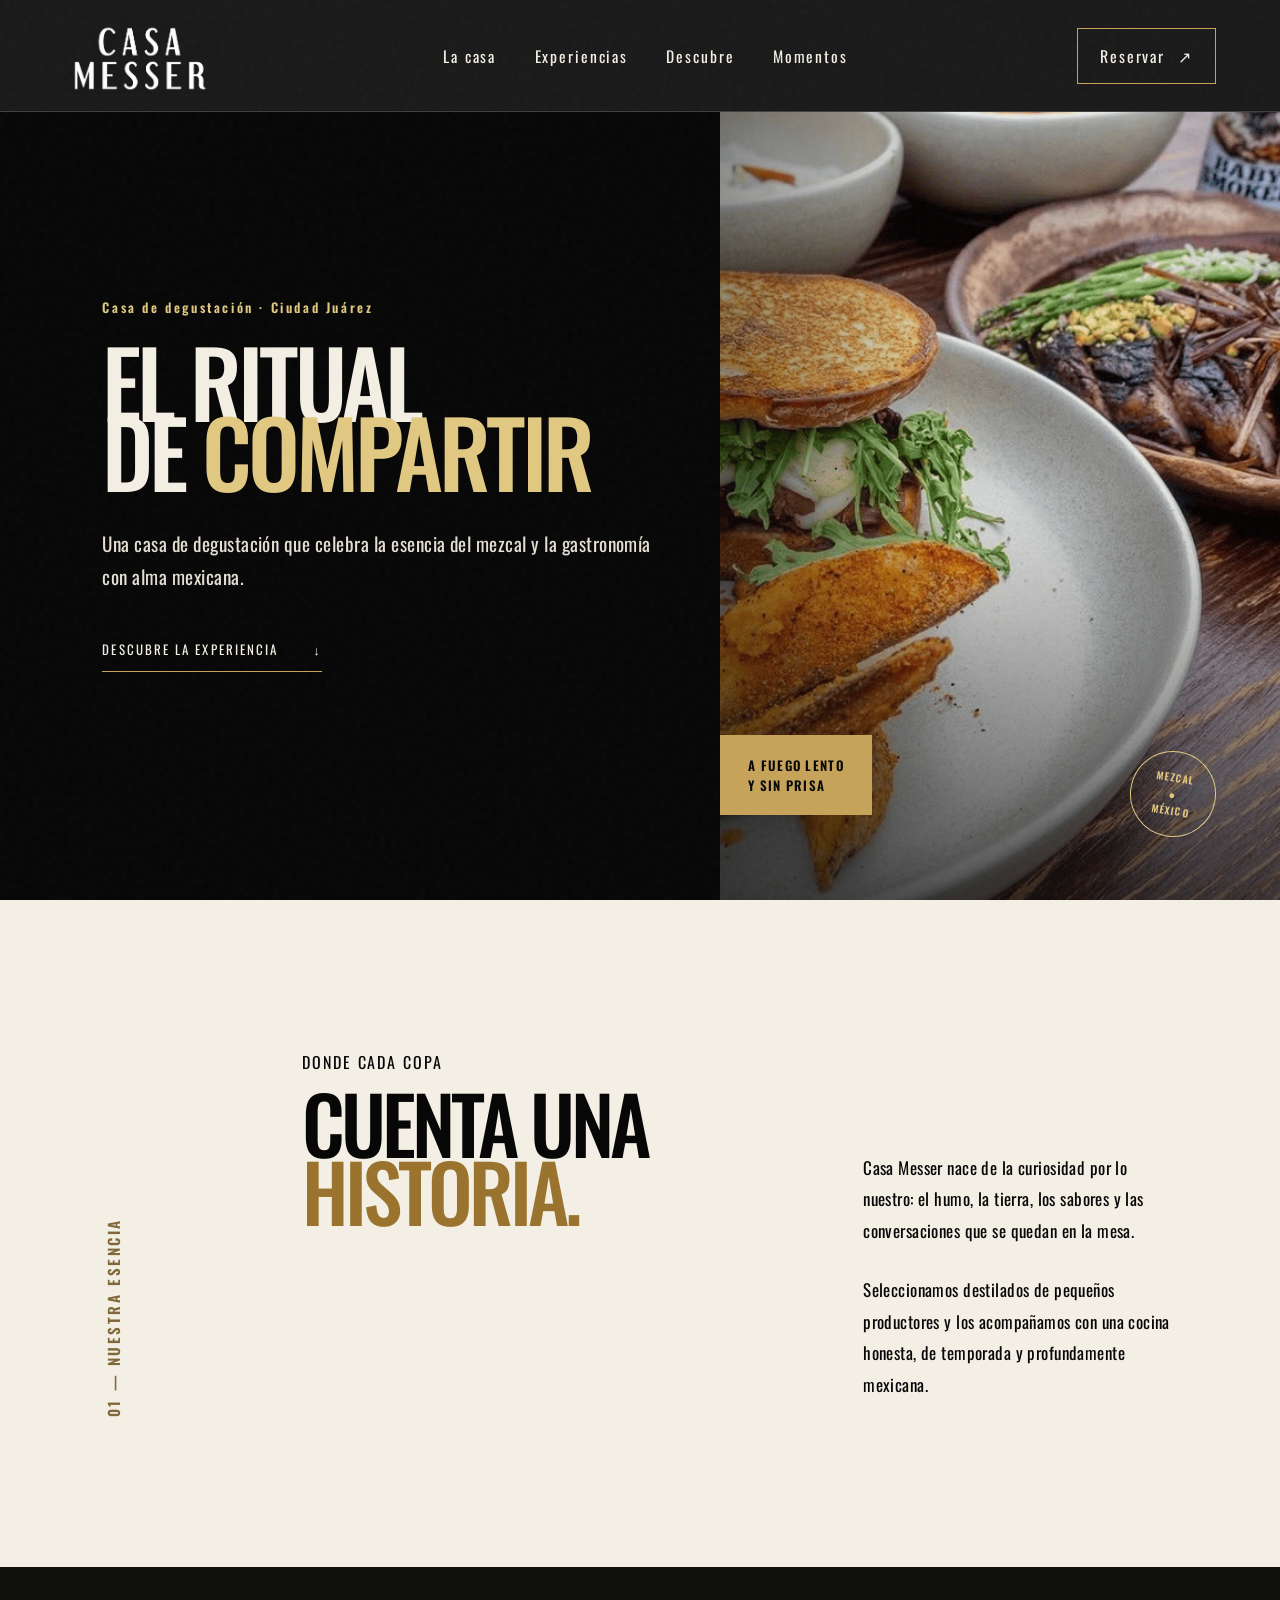
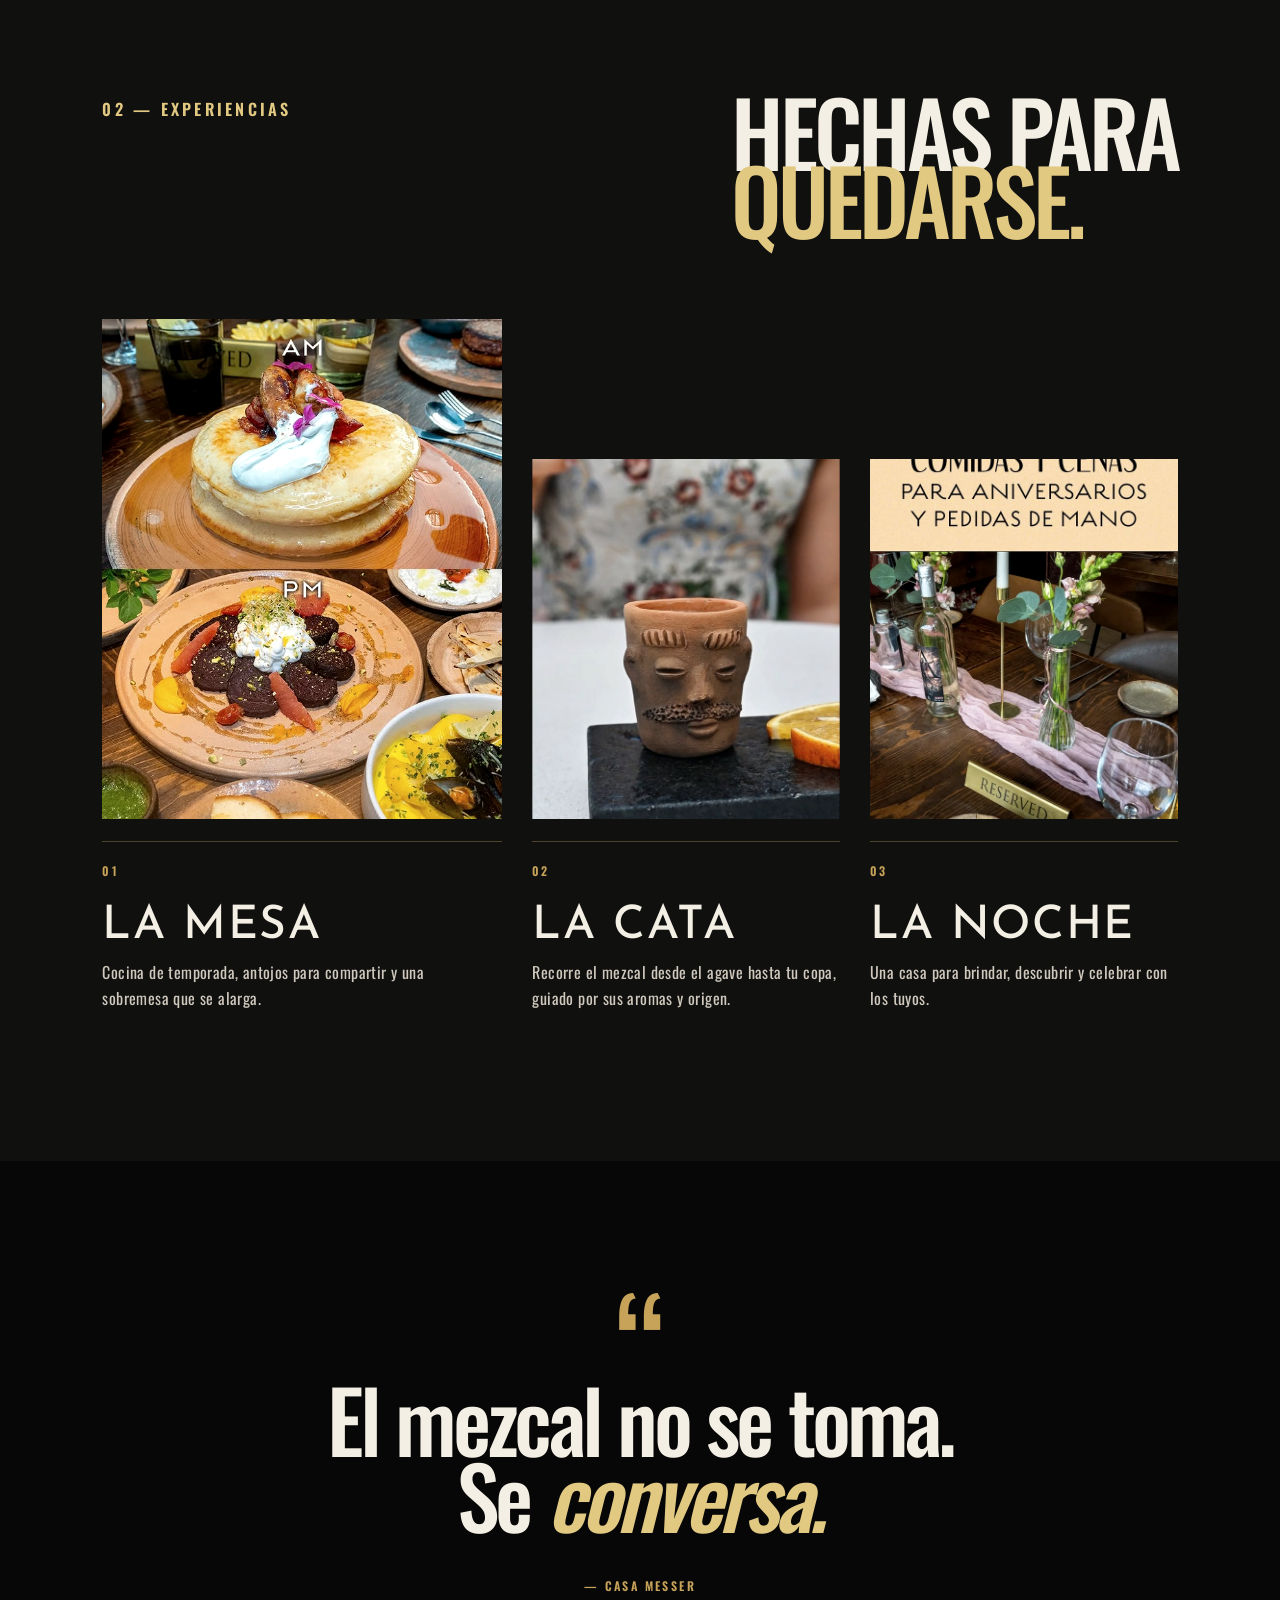
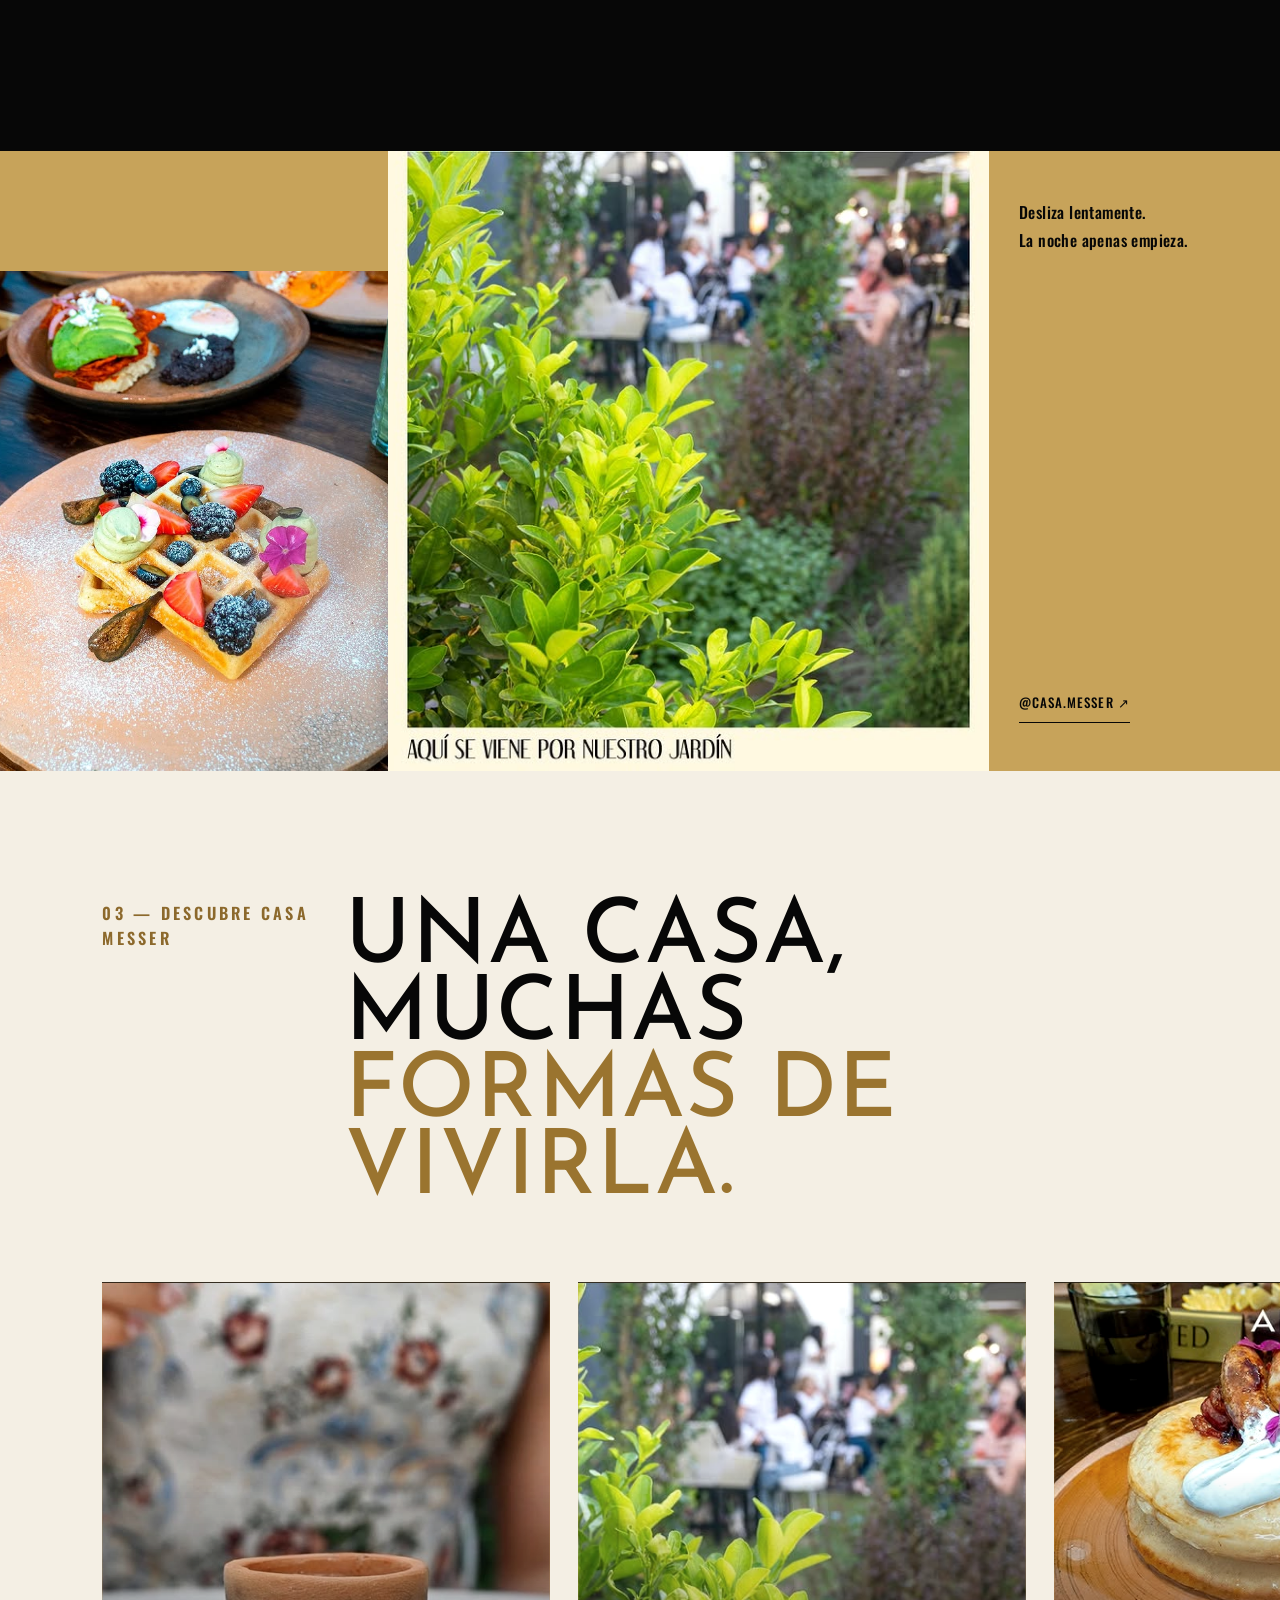
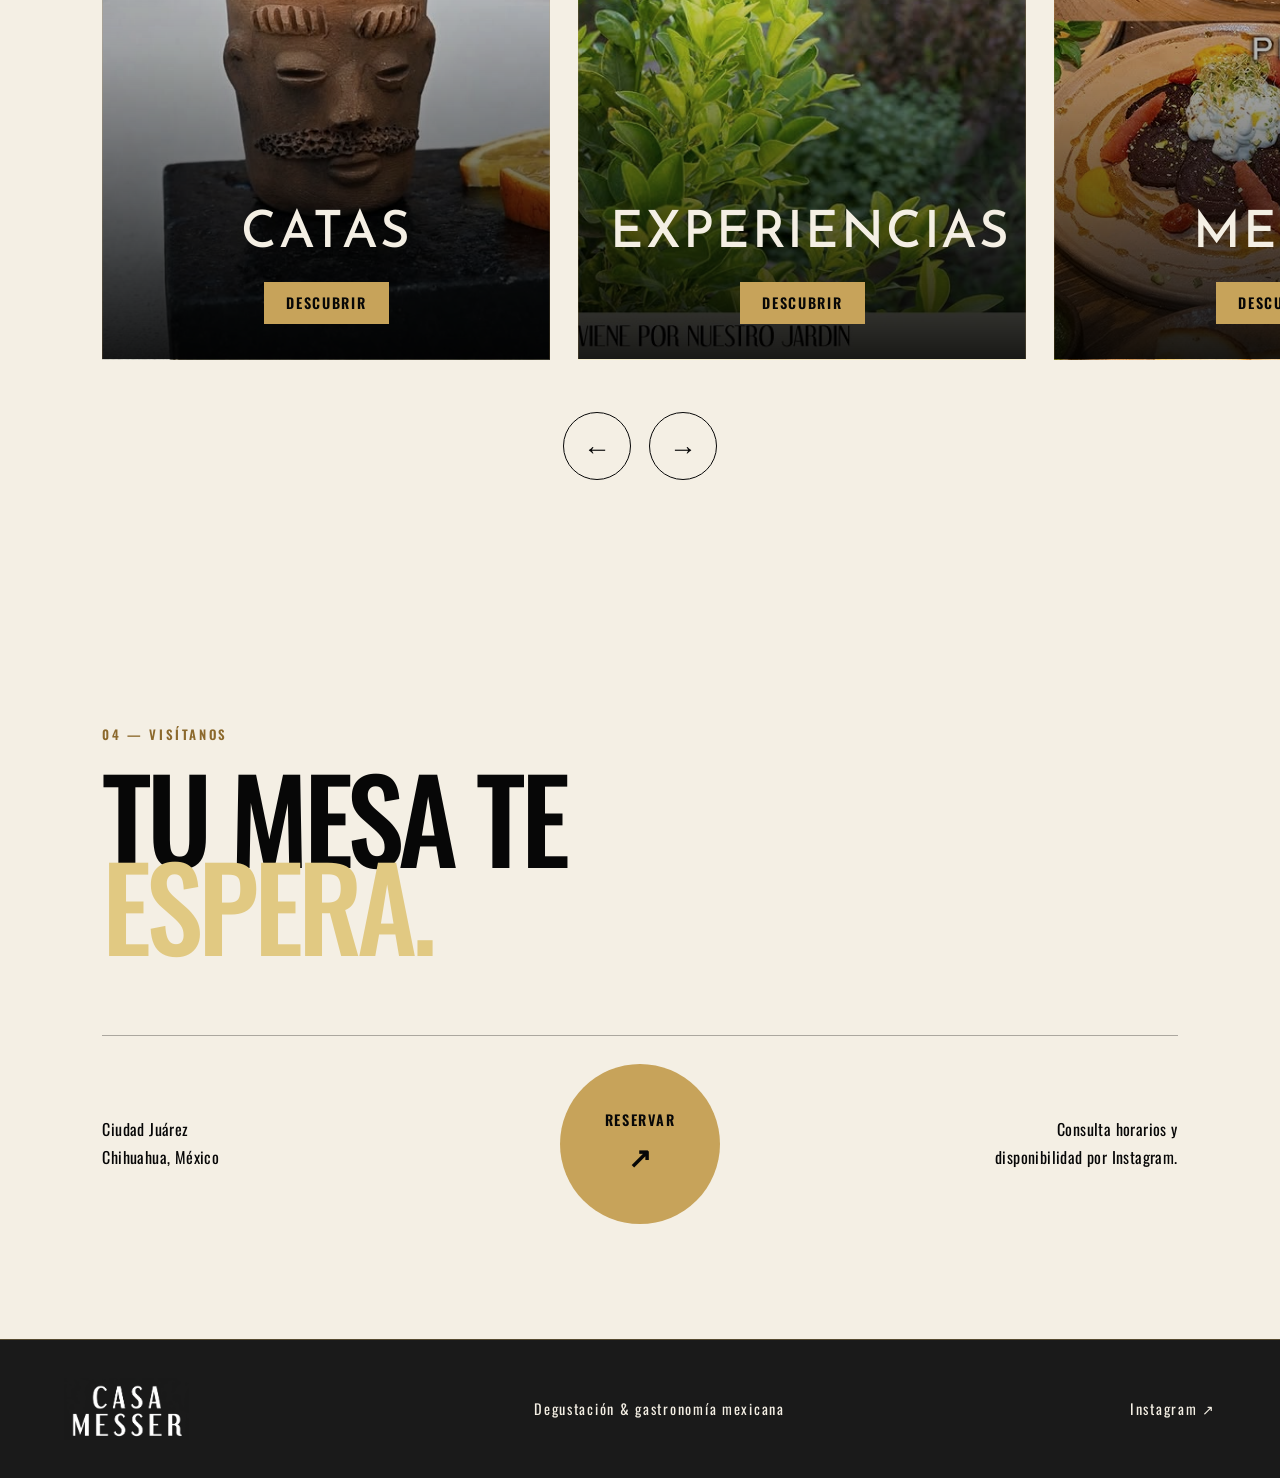
==== index.html @ 0621166e "Replace hero image with new image source" ====
<!doctype html>
<html lang="es">
  <head>
    <meta charset="UTF-8" />
    <meta name="viewport" content="width=device-width, initial-scale=1.0" />
    <meta name="description" content="Casa Messer — degustación de mezcal y gastronomía con alma mexicana en Ciudad Juárez." />
    <title>Casa Messer — Mezcal & cocina mexicana</title>
    <link rel="preconnect" href="https://fonts.googleapis.com" />
    <link rel="preconnect" href="https://fonts.gstatic.com" crossorigin />
    <link href="https://fonts.googleapis.com/css2?family=Josefin+Sans:wght@600&family=Oswald:wght@400;500;600&display=swap" rel="stylesheet" />
    <link rel="stylesheet" href="styles.css" />
    <link rel="stylesheet" href="explore.css" />
    <link rel="stylesheet" href="overrides.css" />
    <link rel="stylesheet" href="fonts.css" />
    <link rel="stylesheet" href="typography.css" />
  </head>
  <body>
    <div class="grain"></div>
    <header class="nav">
      <a class="brand" href="#inicio" aria-label="Casa Messer, inicio"><img src="assets/casa-messer-logo-negro.png" alt="Casa Messer — Degustación y mezcal" /></a>
      <nav aria-label="Navegación principal">
        <a href="#casa">La casa</a><a href="#experiencias">Experiencias</a><a href="#explora">Descubre</a><a href="#galeria">Momentos</a>
      </nav>
      <a class="nav-cta" href="https://www.instagram.com/casa.messer/" target="_blank" rel="noreferrer">Reservar <span>↗</span></a>
    </header>

    <main id="inicio">
      <section class="hero">
        <div class="hero-copy">
          <p class="eyebrow">Casa de degustación · Ciudad Juárez</p>
          <h1>El ritual<br />de <em>compartir</em></h1>
          <p class="intro">Una casa de degustación que celebra la esencia del mezcal y la gastronomía con alma mexicana.</p>
          <a class="text-link" href="#experiencias">Descubre la experiencia <span>↓</span></a>
        </div>
        <div class="hero-image image-frame">
          <img src="assets/mesa.png" alt="Fotografía de Casa Messer publicada en Instagram" />
          <p class="image-label">A fuego lento<br />y sin prisa</p>
        </div>
        <div class="hero-stamp">MEZCAL<br /><strong>•</strong><br />MÉXICO</div>
      </section>

      <section id="casa" class="manifesto">
        <p class="vertical-label">01 — NUESTRA ESENCIA</p>
        <div class="manifesto-title"><p>Donde cada copa</p><h2>cuenta una<br /><em>historia.</em></h2></div>
        <div class="manifesto-copy">
          <p>Casa Messer nace de la curiosidad por lo nuestro: el humo, la tierra, los sabores y las conversaciones que se quedan en la mesa.</p>
          <p>Seleccionamos destilados de pequeños productores y los acompañamos con una cocina honesta, de temporada y profundamente mexicana.</p>
        </div>
      </section>

      <section id="experiencias" class="experiences">
        <div class="section-head"><p class="eyebrow">02 — EXPERIENCIAS</p><h2>Hechas para<br /><em>quedarse.</em></h2></div>
        <div class="experience-grid">
          <article class="experience-card featured"><img src="assets/instagram-plato.jpg" alt="Platillo de Casa Messer publicado en Instagram" /><div><p>01</p><h3>La mesa</h3><span>Cocina de temporada, antojos para compartir y una sobremesa que se alarga.</span></div></article>
          <article class="experience-card"><img src="assets/instagram-mezcal.jpg" alt="Mezcal y experiencia de Casa Messer publicada en Instagram" /><div><p>02</p><h3>La cata</h3><span>Recorre el mezcal desde el agave hasta tu copa, guiado por sus aromas y origen.</span></div></article>
          <article class="experience-card"><img src="assets/instagram-celebracion.jpg" alt="Celebración en Casa Messer publicada en Instagram" /><div><p>03</p><h3>La noche</h3><span>Una casa para brindar, descubrir y celebrar con los tuyos.</span></div></article>
        </div>
      </section>

      <section class="quote"><div class="quote-mark">“</div><blockquote>El mezcal no se toma.<br />Se <em>conversa.</em></blockquote><p>— CASA MESSER</p></section>

      <section id="galeria" class="gallery"><div class="gallery-a"><img src="assets/instagram-brunch.jpg" alt="Brunch de Casa Messer publicado en Instagram" /></div><div class="gallery-b"><img src="assets/instagram-casa.jpg" alt="Ambiente de Casa Messer publicado en Instagram" /></div><div class="gallery-note"><p>Desliza lentamente.<br />La noche apenas empieza.</p><a href="https://www.instagram.com/casa.messer/" target="_blank" rel="noreferrer">@casa.messer ↗</a></div></section>

      <section class="explore" id="explora">
        <div class="explore-head"><p class="eyebrow">03 — DESCUBRE CASA MESSER</p><h2>Una casa, muchas<br /><em>formas de vivirla.</em></h2></div>
        <div class="explore-grid" id="explore-carousel" role="region" aria-label="Secciones de Casa Messer" tabindex="0">
          <a class="explore-card wide" href="catas.html"><img src="assets/instagram-mezcal.jpg" alt="Mezcal de Casa Messer" /><span>Catas <b>↗</b></span></a>
          <a class="explore-card" href="experiencias.html"><img src="assets/instagram-casa.jpg" alt="Experiencia Casa Messer" /><span>Experiencias <b>↗</b></span></a>
          <a class="explore-card" href="menu.html"><img src="assets/instagram-plato.jpg" alt="Comida de Casa Messer" /><span>Menú <b>↗</b></span></a>
          <a class="explore-card" href="eventos.html"><img src="assets/instagram-celebracion.jpg" alt="Evento en Casa Messer" /><span>Eventos <b>↗</b></span></a>
          <a class="explore-card" href="bodas.html"><img src="assets/instagram-celebracion.jpg" alt="Celebración especial en Casa Messer" /><span>Bodas <b>↗</b></span></a>
          <a class="explore-card" href="eventos-privados.html"><img src="assets/instagram-casa.jpg" alt="Evento privado Casa Messer" /><span>Eventos<br />privados <b>↗</b></span></a>
          <a class="explore-card wide" href="la-comida.html"><img src="assets/instagram-brunch.jpg" alt="Platillos de Casa Messer" /><span>La comida <b>↗</b></span></a>
        </div>
        <div class="carousel-controls" aria-label="Controles del carrusel">
          <button class="carousel-button carousel-prev" type="button" aria-label="Ver sección anterior">←</button>
          <button class="carousel-button carousel-next" type="button" aria-label="Ver sección siguiente">→</button>
        </div>
      </section>

      <section class="visit"><p class="eyebrow">04 — VISÍTANOS</p><h2>Tu mesa te<br /><em>espera.</em></h2><div class="visit-details"><p>Ciudad Juárez<br />Chihuahua, México</p><a class="round-cta" href="https://www.instagram.com/casa.messer/" target="_blank" rel="noreferrer">RESERVAR<br /><span>↗</span></a><p>Consulta horarios y<br />disponibilidad por Instagram.</p></div></section>
    </main>
    <footer><a class="brand" href="#inicio"><img src="assets/casa-messer-logo-negro.png" alt="Casa Messer — Degustación y mezcal" /></a><p>Degustación & gastronomía mexicana</p><a href="https://www.instagram.com/casa.messer/" target="_blank" rel="noreferrer">Instagram ↗</a></footer>
    <script src="script.js"></script>
  </body>
</html>
---- styles.css ----
:root{--black:#070707;--black-soft:#10100f;--ivory:#f4efe4;--gold:#c7a35a;--gold-light:#e1c982;--line:rgba(199,163,90,.35);--serif:'Cormorant Garamond',Georgia,serif;--sans:'Montserrat',Arial,sans-serif;--mono:'Montserrat',Arial,sans-serif}*{box-sizing:border-box}html{scroll-behavior:smooth}body{margin:0;background:var(--black);color:var(--ivory);font-family:var(--sans);font-size:17px;overflow-x:hidden}.grain{pointer-events:none;z-index:20;position:fixed;inset:0;opacity:.055;background-image:url("data:image/svg+xml,%3Csvg viewBox='0 0 180 180' xmlns='http://www.w3.org/2000/svg'%3E%3Cfilter id='n'%3E%3CfeTurbulence type='fractalNoise' baseFrequency='.85' numOctaves='3' stitchTiles='stitch'/%3E%3C/filter%3E%3Crect width='100%25' height='100%25' filter='url(%23n)' opacity='.5'/%3E%3C/svg%3E")}.nav{height:112px;padding:18px 5vw;display:flex;align-items:center;justify-content:space-between;position:absolute;z-index:5;width:100%;border-bottom:1px solid rgba(255,255,255,.16)}.brand{display:block;width:118px;height:76px;overflow:hidden;background:#f6f0dd}.brand img{width:100%;height:100%;object-fit:cover;display:block}.nav nav{display:flex;gap:clamp(22px,3vw,52px)}.nav a{color:var(--ivory);text-decoration:none}.nav nav a{font-size:13px;text-transform:uppercase;letter-spacing:.12em;padding:15px 0;position:relative}.nav nav a:after{content:'';position:absolute;left:0;bottom:7px;width:0;height:1px;background:var(--gold);transition:width .3s}.nav nav a:hover:after{width:100%}.nav-cta{border:1px solid var(--gold);padding:15px 22px;text-transform:uppercase;font-size:12px;letter-spacing:.12em;transition:.3s}.nav-cta:hover{background:var(--gold);color:var(--black)}.nav-cta span{font-size:16px;margin-left:7px}.hero{min-height:100vh;background:var(--black);color:var(--ivory);position:relative;display:grid;grid-template-columns:.9fr 1.1fr;align-items:stretch}.hero:after{content:'';position:absolute;inset:0;background:linear-gradient(90deg,rgba(7,7,7,.98) 0%,rgba(7,7,7,.72) 42%,rgba(7,7,7,.08) 75%),linear-gradient(0deg,rgba(7,7,7,.65),transparent 45%);pointer-events:none}.hero-copy{z-index:2;align-self:center;padding:180px 0 110px 8vw;min-width:720px}.eyebrow{font:600 13px/1.5 var(--sans);text-transform:uppercase;letter-spacing:.2em;color:var(--gold-light);margin:0 0 29px}.hero h1,.section-head h2,.visit h2{font:500 clamp(72px,9vw,142px)/.76 var(--serif);letter-spacing:-.045em;margin:0}.hero em,h2 em,blockquote em{font-weight:500;color:var(--gold-light)}.intro{max-width:560px;font-size:clamp(17px,1.5vw,22px);line-height:1.7;margin:42px 0;color:#e5dfd4}.text-link{font-size:13px;color:var(--ivory);text-decoration:none;text-transform:uppercase;letter-spacing:.16em;border-bottom:1px solid var(--gold);padding-bottom:12px;display:inline-flex;gap:35px}.hero-image{min-height:100vh;position:relative}.hero-image img,.experience-card img,.gallery img{width:100%;height:100%;object-fit:cover;display:block}.image-label{position:absolute;z-index:3;bottom:8vh;left:0;background:var(--gold);color:var(--black);padding:20px 28px;font:600 13px/1.55 var(--sans);text-transform:uppercase;letter-spacing:.1em}.hero-stamp{z-index:3;font:600 10px/1.45 var(--sans);letter-spacing:.13em;text-align:center;position:absolute;bottom:7vh;right:5vw;width:86px;height:86px;border:1px solid var(--gold-light);border-radius:50%;padding-top:19px;color:var(--gold-light);transform:rotate(9deg)}.hero-stamp strong{font-size:13px}.manifesto{background:var(--ivory);color:var(--black);padding:150px 8vw;display:grid;grid-template-columns:.35fr 1.5fr 1fr;gap:7vw}.vertical-label{font:600 12px var(--sans);writing-mode:vertical-rl;transform:rotate(180deg);letter-spacing:.17em;margin:0;color:#7f6839}.manifesto-title p{font-size:16px;text-transform:uppercase;letter-spacing:.12em;margin:0 0 14px}.manifesto h2{font:500 clamp(56px,6.2vw,98px)/.86 var(--serif);letter-spacing:-.05em;margin:0}.manifesto h2 em{color:#9a742f}.manifesto-copy{padding-top:85px;font-size:17px;line-height:1.85}.manifesto-copy p+p{margin-top:28px}.experiences{background:var(--black-soft);padding:130px 8vw 150px;color:var(--ivory)}.section-head{display:flex;justify-content:space-between;align-items:flex-start}.section-head h2{font-size:clamp(65px,7vw,110px)}.experience-grid{display:grid;grid-template-columns:1.3fr 1fr 1fr;gap:30px;margin-top:86px;align-items:end}.experience-card{overflow:hidden}.experience-card img{height:360px;filter:saturate(.8) contrast(1.05);transition:transform .7s,filter .7s}.experience-card.featured img{height:500px}.experience-card:hover img{transform:scale(1.035);filter:saturate(1)}.experience-card div{border-top:1px solid var(--line);padding-top:20px;margin-top:22px}.experience-card p{font:600 12px var(--sans);color:var(--gold);letter-spacing:.18em;margin:0 0 24px}.experience-card h3{font:500 46px var(--serif);margin:0 0 10px}.experience-card span{font-size:16px;line-height:1.6;display:block;max-width:350px;color:#cfc8bd}.quote{background:var(--black);padding:155px 8vw 145px;text-align:center;position:relative}.quote-mark{font:140px/.45 var(--serif);color:var(--gold);height:65px}.quote blockquote{font:500 clamp(54px,6.7vw,104px)/.88 var(--serif);letter-spacing:-.045em;margin:0}.quote p{font:600 12px var(--sans);letter-spacing:.2em;color:var(--gold);margin-top:45px}.gallery{min-height:620px;display:grid;grid-template-columns:1fr 1.55fr .75fr;background:var(--gold);color:var(--black)}.gallery-a{height:500px;align-self:end}.gallery-b{height:620px}.gallery-note{padding:48px 30px;display:flex;justify-content:space-between;flex-direction:column;font:500 16px/1.7 var(--sans)}.gallery-note p{margin:0}.gallery-note a{font-size:13px;color:var(--black);text-decoration:none;border-bottom:1px solid var(--black);padding-bottom:9px;width:max-content;text-transform:uppercase;letter-spacing:.08em}.visit{background:var(--ivory);color:var(--black);padding:140px 8vw 115px}.visit .eyebrow{color:#8c692c}.visit-details{margin-top:86px;border-top:1px solid rgba(0,0,0,.3);padding-top:28px;display:grid;grid-template-columns:1fr 180px 1fr;align-items:center;gap:30px;font-size:16px;line-height:1.7}.visit-details p:last-child{text-align:right}.round-cta{width:160px;height:160px;justify-self:center;border-radius:50%;background:var(--gold);color:var(--black);display:grid;place-content:center;text-align:center;text-decoration:none;font:600 13px/1.7 var(--sans);letter-spacing:.12em;transition:transform .3s,background .3s}.round-cta:hover{transform:rotate(8deg) scale(1.04);background:var(--gold-light)}.round-cta span{font-size:28px}footer{background:var(--black);border-top:1px solid var(--line);color:var(--ivory);padding:38px 5vw;display:flex;align-items:center;justify-content:space-between;font-size:12px;text-transform:uppercase;letter-spacing:.12em}footer .brand{width:92px;height:62px}footer a{color:var(--ivory);text-decoration:none}@media(max-width:850px){body{font-size:16px}.nav{height:90px;padding:13px 6vw}.nav .brand{width:96px;height:64px}.nav nav{display:none}.nav-cta{font-size:11px;padding:12px}.hero{min-height:850px;display:block}.hero:after{background:linear-gradient(0deg,rgba(7,7,7,.95) 5%,rgba(7,7,7,.34) 65%,rgba(7,7,7,.12))}.hero-copy{position:absolute;z-index:4;left:0;bottom:0;padding:130px 7vw 80px;min-width:0;width:100%}.hero h1{font-size:clamp(68px,20vw,100px)}.intro{font-size:17px;max-width:440px;margin:30px 0}.hero-image{min-height:850px}.hero-stamp{display:none}.image-label{top:120px;bottom:auto;left:auto;right:0}.manifesto{padding:100px 7vw;grid-template-columns:24px 1fr;gap:22px}.manifesto-copy{grid-column:2;padding-top:18px}.experiences{padding:95px 7vw}.section-head{display:block}.section-head h2{font-size:64px}.experience-grid{display:block;margin-top:60px}.experience-card{margin-bottom:58px}.experience-card.featured img,.experience-card img{height:430px}.gallery{grid-template-columns:1fr 1fr;min-height:0}.gallery-a{height:320px}.gallery-b{height:430px}.gallery-note{grid-column:1/3;min-height:180px}.visit{padding:95px 7vw 80px}.visit h2{font-size:70px}.visit-details{grid-template-columns:1fr 1fr;margin-top:58px}.round-cta{grid-column:1/3;grid-row:2}.visit-details p:last-child{text-align:right}footer{padding:30px 6vw}footer p{display:none}}@media(max-width:480px){.hero h1{font-size:65px}.hero{min-height:760px}.hero-image{min-height:760px}.image-label{display:none}.manifesto h2{font-size:52px}.section-head h2,.visit h2{font-size:56px}.experience-card.featured img,.experience-card img{height:360px}.gallery-a{height:240px}.gallery-b{height:330px}.round-cta{width:145px;height:145px}}
---- explore.css ----
.explore {
  padding: 130px 0 105px;
  overflow: hidden;
  background: var(--ivory);
  color: var(--black);
}

.explore-head {
  display: flex;
  justify-content: space-between;
  align-items: flex-start;
  margin: 0 8vw 72px;
}

.explore-head .eyebrow { color: #8c692c; }

.explore-head h2 {
  margin: 0;
  font: 500 clamp(62px, 7vw, 105px)/.86 var(--display, var(--serif));
  letter-spacing: .015em;
}

.explore-head em {
  color: #9a742f;
  font-weight: 500;
}

.explore-grid {
  display: flex;
  gap: 28px;
  padding: 0 8vw 18px;
  overflow-x: auto;
  overscroll-behavior-inline: contain;
  scroll-behavior: smooth;
  scroll-snap-type: x mandatory;
  scrollbar-width: none;
  cursor: grab;
}

.explore-grid::-webkit-scrollbar { display: none; }
.explore-grid:active { cursor: grabbing; }
.explore-grid:focus-visible { outline: 2px solid var(--gold); outline-offset: 5px; }

.explore-card,
.explore-card.wide {
  position: relative;
  flex: 0 0 clamp(300px, 35vw, 540px);
  height: clamp(480px, 53vw, 680px);
  overflow: hidden;
  color: var(--ivory);
  text-decoration: none;
  background: var(--black);
  scroll-snap-align: center;
}

.explore-card img {
  width: 100%;
  height: 100%;
  object-fit: cover;
  display: block;
  filter: saturate(.82) contrast(1.04);
  transition: transform .7s ease, filter .7s ease;
}

.explore-card::after {
  content: "";
  position: absolute;
  inset: 0;
  background: linear-gradient(0deg, rgba(0,0,0,.9) 0%, rgba(0,0,0,.3) 45%, transparent 72%);
  border: 1px solid rgba(199,163,90,.18);
  pointer-events: none;
}

.explore-card:hover img,
.explore-card:focus-visible img {
  transform: scale(1.045);
  filter: saturate(1) contrast(1.02);
}

.explore-card:focus-visible { outline: 3px solid var(--gold); outline-offset: -3px; }

.explore-card span {
  position: absolute;
  z-index: 2;
  left: 32px;
  right: 32px;
  bottom: 36px;
  font: 600 clamp(38px, 4vw, 62px)/.92 var(--display, var(--serif));
  letter-spacing: .025em;
  text-align: center;
}

.explore-card span::after {
  content: "DESCUBRIR";
  display: block;
  width: max-content;
  margin: 24px auto 0;
  padding: 14px 22px;
  background: var(--gold);
  color: var(--black);
  font: 600 13px/1 var(--sans);
  letter-spacing: .12em;
}

.explore-card b { display: none; }

.carousel-controls {
  display: flex;
  justify-content: center;
  gap: 18px;
  margin-top: 34px;
}

.carousel-button {
  width: 68px;
  height: 68px;
  border: 1px solid var(--black);
  border-radius: 50%;
  background: transparent;
  color: var(--black);
  font: 400 25px/1 var(--sans);
  cursor: pointer;
  transition: background .25s ease, color .25s ease, transform .25s ease;
}

.carousel-button:hover,
.carousel-button:focus-visible {
  background: var(--black);
  color: var(--gold-light);
  transform: scale(1.06);
}

.carousel-button:focus-visible { outline: 2px solid var(--gold); outline-offset: 3px; }

@media (max-width: 850px) {
  .explore { padding: 95px 0 80px; }
  .explore-head { display: block; margin: 0 7vw 48px; }
  .explore-head h2 { font-size: 60px; }
  .explore-grid { gap: 16px; padding-inline: 7vw; }
  .explore-card,
  .explore-card.wide { flex-basis: min(76vw, 470px); height: 590px; }
}

@media (max-width: 480px) {
  .explore-head h2 { font-size: 52px; }
  .explore-card,
  .explore-card.wide { flex-basis: 84vw; height: 510px; }
  .explore-card span { left: 20px; right: 20px; bottom: 28px; font-size: 39px; }
  .carousel-button { width: 58px; height: 58px; }
}

@media (prefers-reduced-motion: reduce) {
  .explore-grid { scroll-behavior: auto; }
  .explore-card img,
  .carousel-button { transition: none; }
}
---- overrides.css ----
.manifesto,.experience-card,.quote,.visit{opacity:0;transform:translateY(28px);transition:opacity .8s ease,transform .8s ease}.manifesto.in-view,.experience-card.in-view,.quote.in-view,.visit.in-view{opacity:1;transform:none}@media(prefers-reduced-motion:reduce){html{scroll-behavior:auto}.manifesto,.experience-card,.quote,.visit{opacity:1;transform:none;transition:none}}
---- fonts.css ----
@font-face {
  font-family: "Josefin Sans";
  src: url("assets/fonts/josefin-sans-600.ttf") format("truetype");
  font-style: normal;
  font-weight: 600;
  font-display: swap;
}
---- typography.css ----
:root {
  --display: "Josefin Sans", Arial, sans-serif;
  --serif: "Oswald", "Arial Narrow", Arial, sans-serif;
  --sans: "Oswald", "Arial Narrow", Arial, sans-serif;
  --mono: "Oswald", "Arial Narrow", Arial, sans-serif;
}

body,
button,
input,
textarea,
select {
  font-family: var(--sans);
  text-transform: none;
}

p,
a,
span,
blockquote,
.eyebrow,
.vertical-label,
.nav-cta,
.nav nav a {
  text-transform: none;
}

h1,
h2,
h3,
.experience-card h3,
.explore-card span {
  font-family: var(--display);
  font-style: normal;
  font-weight: 500;
  letter-spacing: 0.035em;
  text-transform: uppercase;
}

h1 em,
h2 em,
h3 em {
  font-family: inherit;
  font-style: normal;
  text-transform: uppercase;
}

.hero h1 {
  font-size: clamp(57.6px, 7.2vw, 113.6px);
}

.intro,
.manifesto-copy,
.experience-card span:not(.explore-card span),
.gallery-note,
.visit-details {
  letter-spacing: 0.025em;
}

.brand {
  width: 150px;
  height: 76px;
  background: #191919;
}

.brand img {
  object-fit: contain;
}

.nav {
  background: #1a1a1a;
}

.nav-cta {
  font-size: 15.84px;
}

.nav nav a {
  font-size: 15.6px;
}

.round-cta {
  font-size: 14.3px;
}

.carousel-button {
  font-size: 27.5px;
}

.explore-card span::after {
  font-size: 14.3px;
}

.manifesto .vertical-label {
  font-size: 15px;
}

.experiences .eyebrow,
.explore .eyebrow {
  font-size: 16.25px;
}

footer .brand {
  width: 125px;
  height: 62px;
}

footer {
  background: #1a1a1a;
  font-size: 14.4px;
}

@media (max-width: 850px) {
  .nav .brand {
    width: 116px;
    height: 60px;
  }

  .hero h1 {
    font-size: clamp(54.4px, 16vw, 80px);
  }

  .nav-cta {
    font-size: 14.52px;
  }
}

@media (max-width: 480px) {
  .hero h1 {
    font-size: 52px;
  }
}
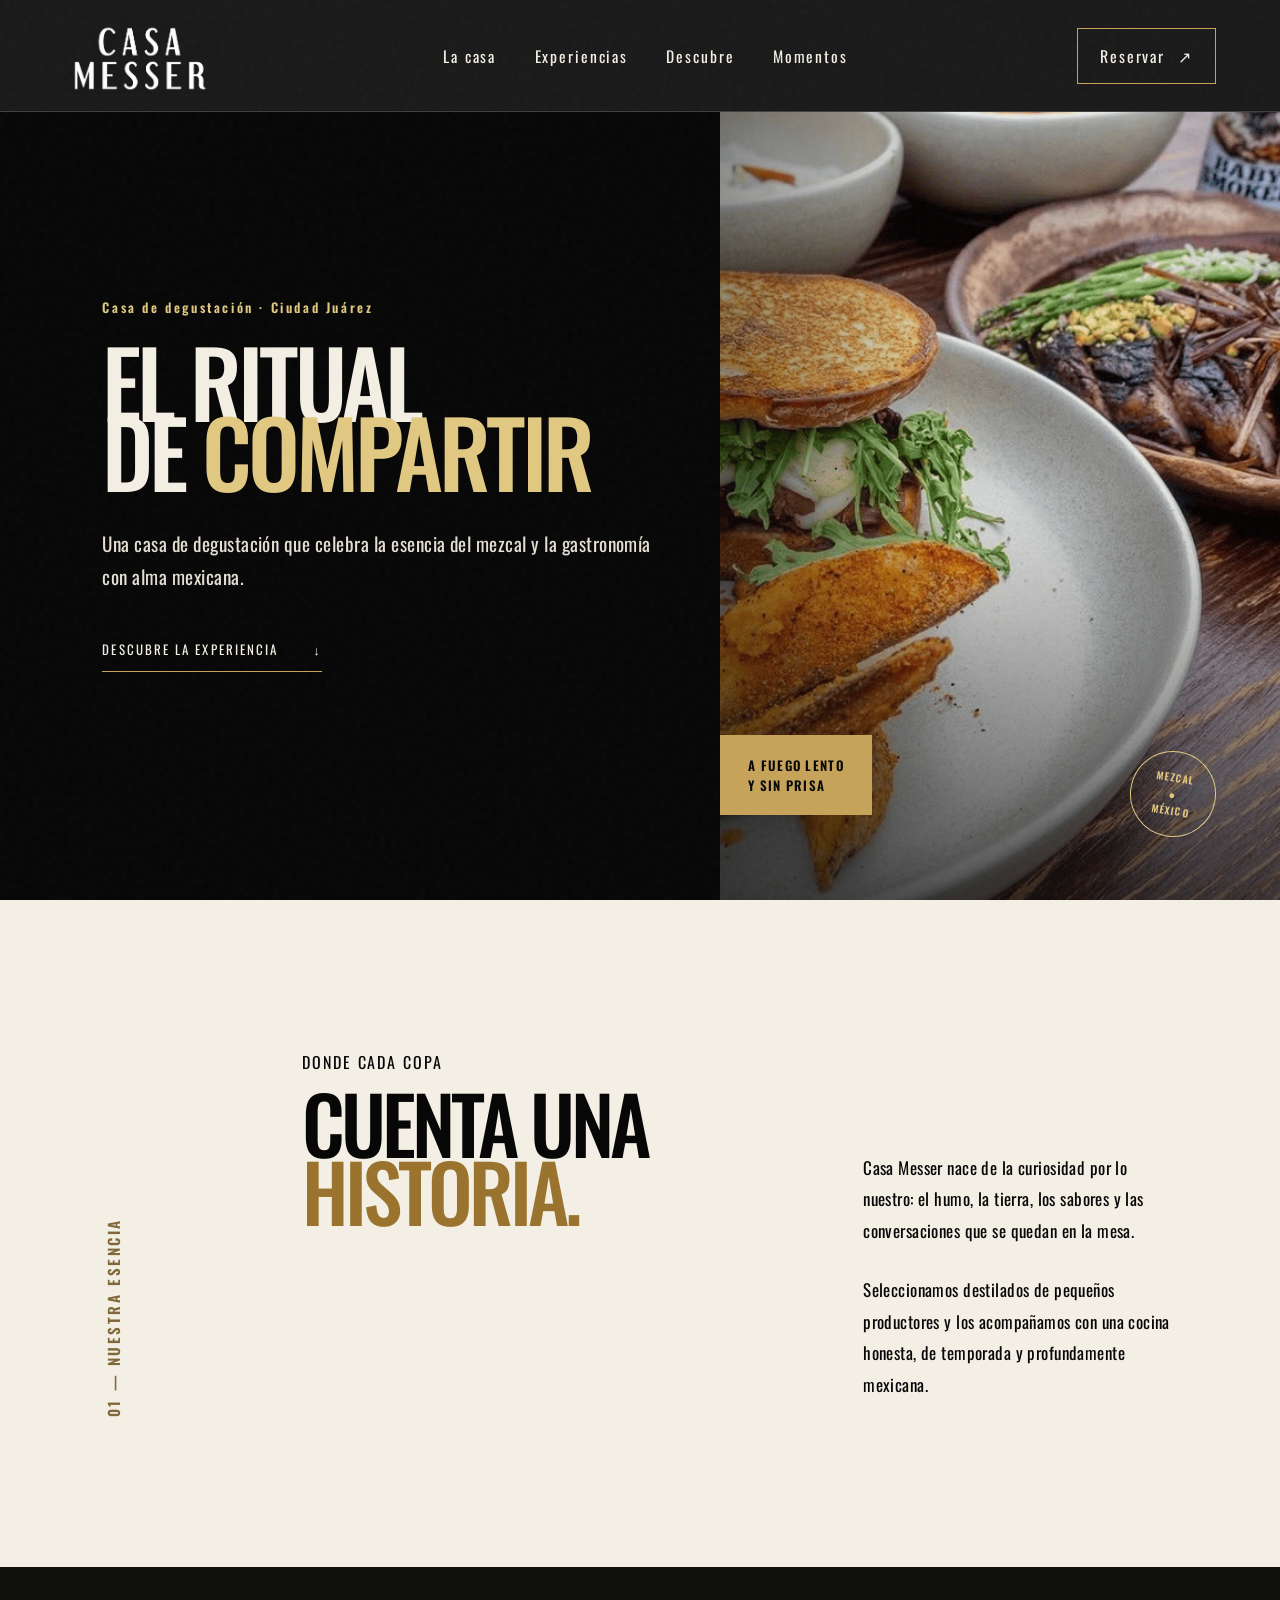
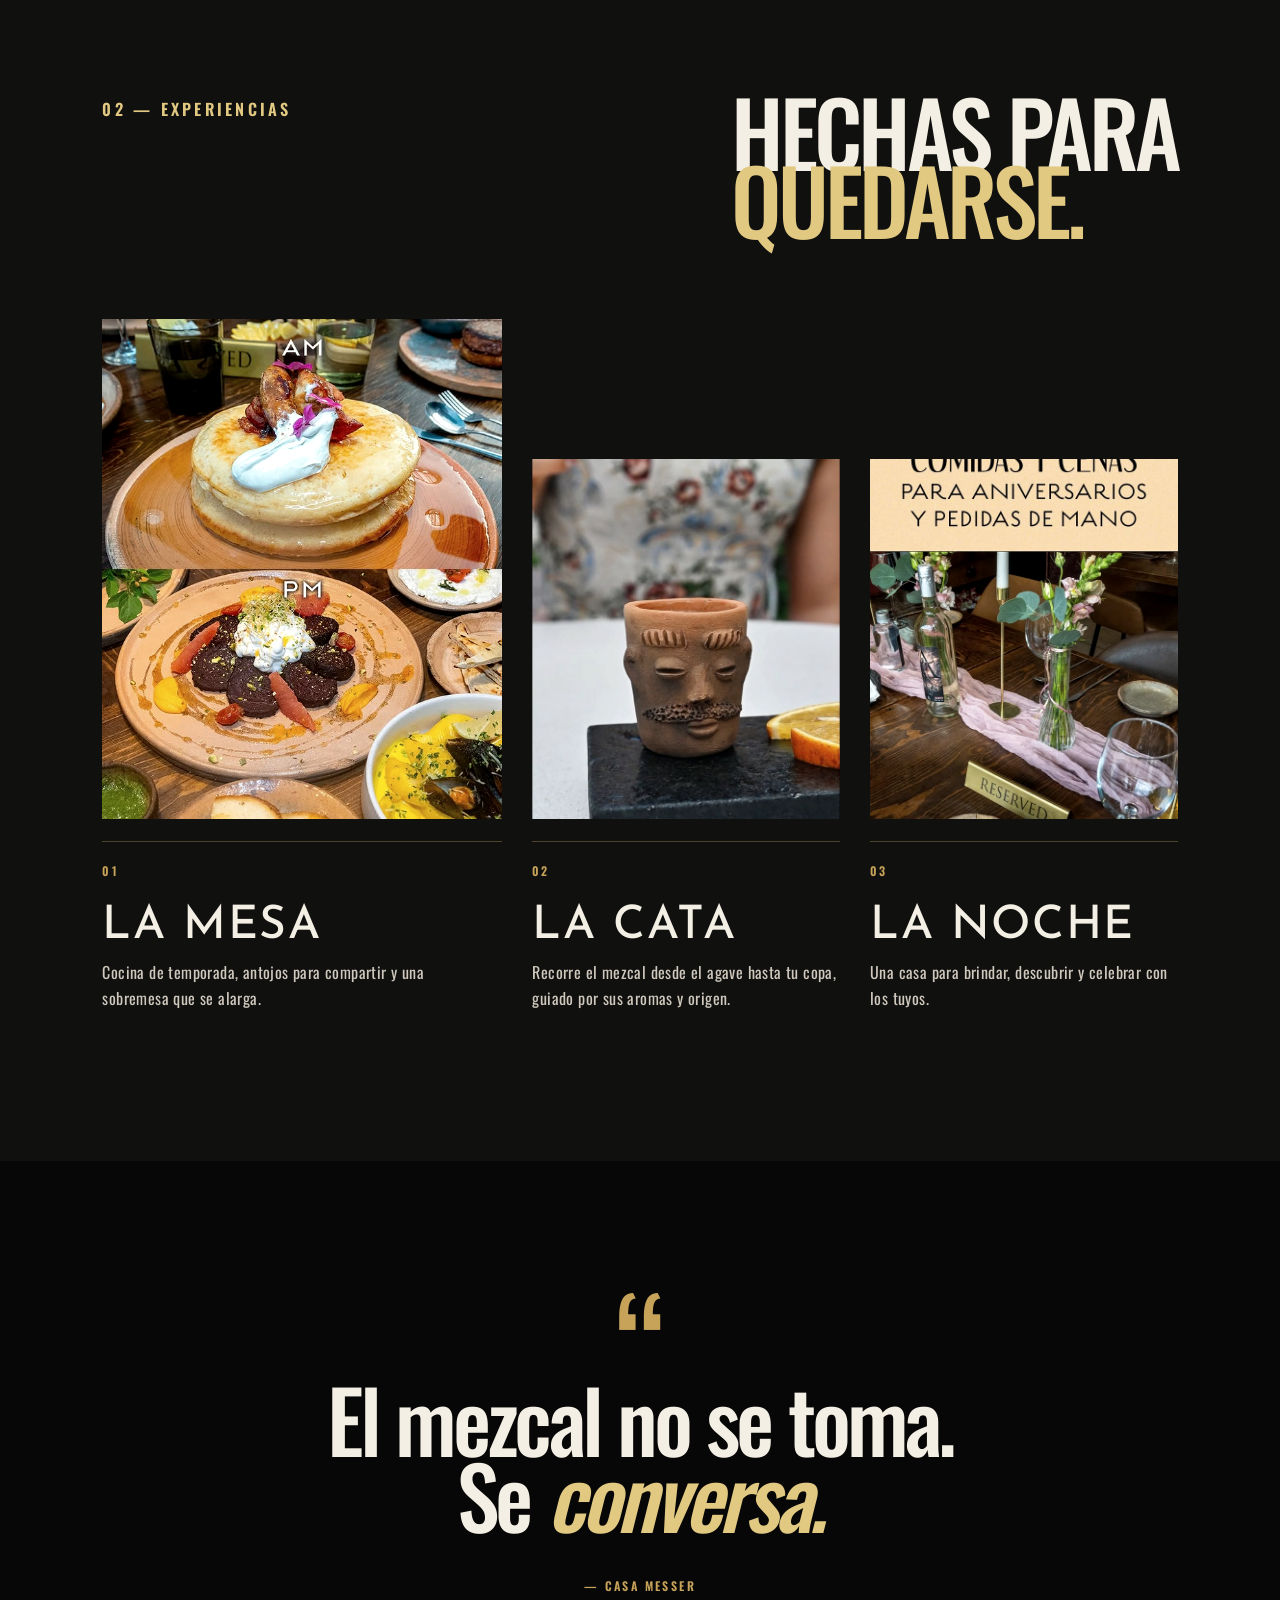
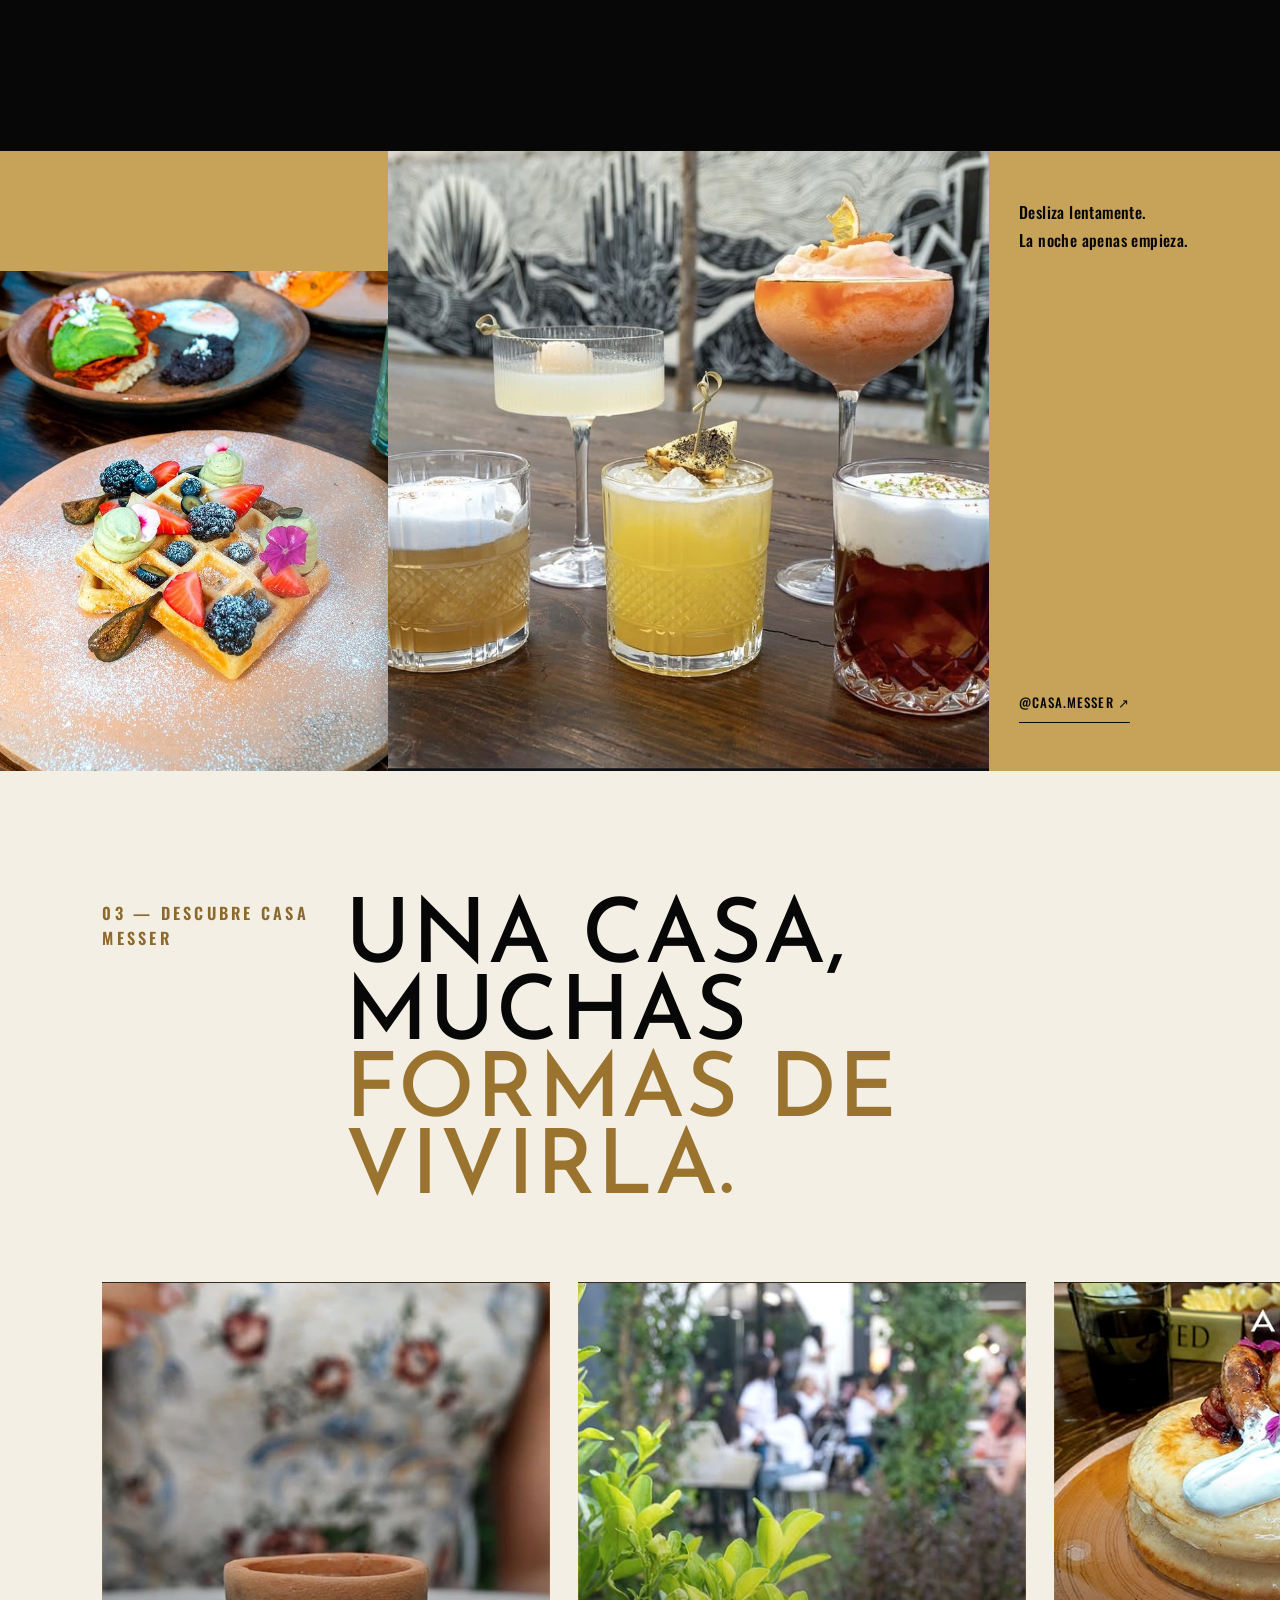
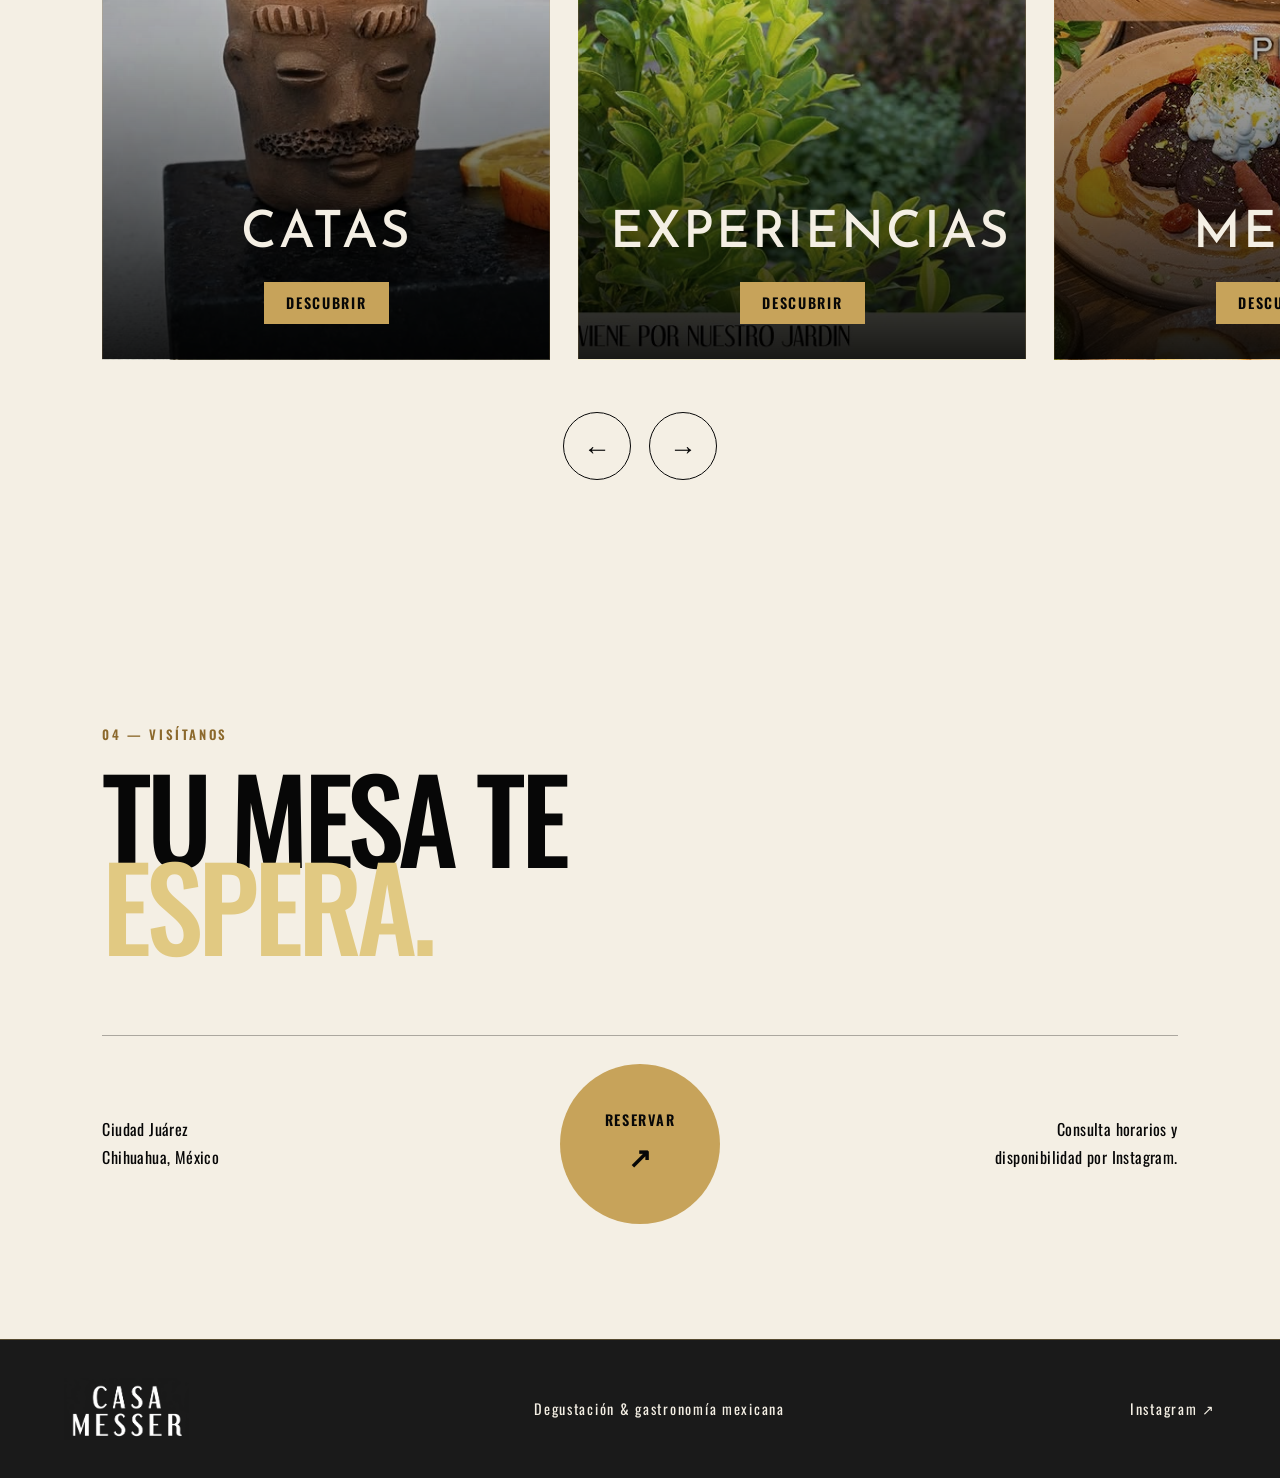
==== commit a03d8545: "Update gallery images in index.html" ====
--- a/index.html
+++ b/index.html
@@ -59,7 +59,7 @@
 
       <section class="quote"><div class="quote-mark">“</div><blockquote>El mezcal no se toma.<br />Se <em>conversa.</em></blockquote><p>— CASA MESSER</p></section>
 
-      <section id="galeria" class="gallery"><div class="gallery-a"><img src="assets/instagram-brunch.jpg" alt="Brunch de Casa Messer publicado en Instagram" /></div><div class="gallery-b"><img src="assets/instagram-casa.jpg" alt="Ambiente de Casa Messer publicado en Instagram" /></div><div class="gallery-note"><p>Desliza lentamente.<br />La noche apenas empieza.</p><a href="https://www.instagram.com/casa.messer/" target="_blank" rel="noreferrer">@casa.messer ↗</a></div></section>
+      <section id="galeria" class="gallery"><div class="gallery-a"><img src="assets/instagram-brunch.jpg" alt="Brunch de Casa Messer publicado en Instagram" /></div><div class="gallery-b"><img src="assets/mixologia.jpg" alt="Ambiente de Casa Messer publicado en Instagram" /></div><div class="gallery-note"><p>Desliza lentamente.<br />La noche apenas empieza.</p><a href="https://www.instagram.com/casa.messer/" target="_blank" rel="noreferrer">@casa.messer ↗</a></div></section>
 
       <section class="explore" id="explora">
         <div class="explore-head"><p class="eyebrow">03 — DESCUBRE CASA MESSER</p><h2>Una casa, muchas<br /><em>formas de vivirla.</em></h2></div>
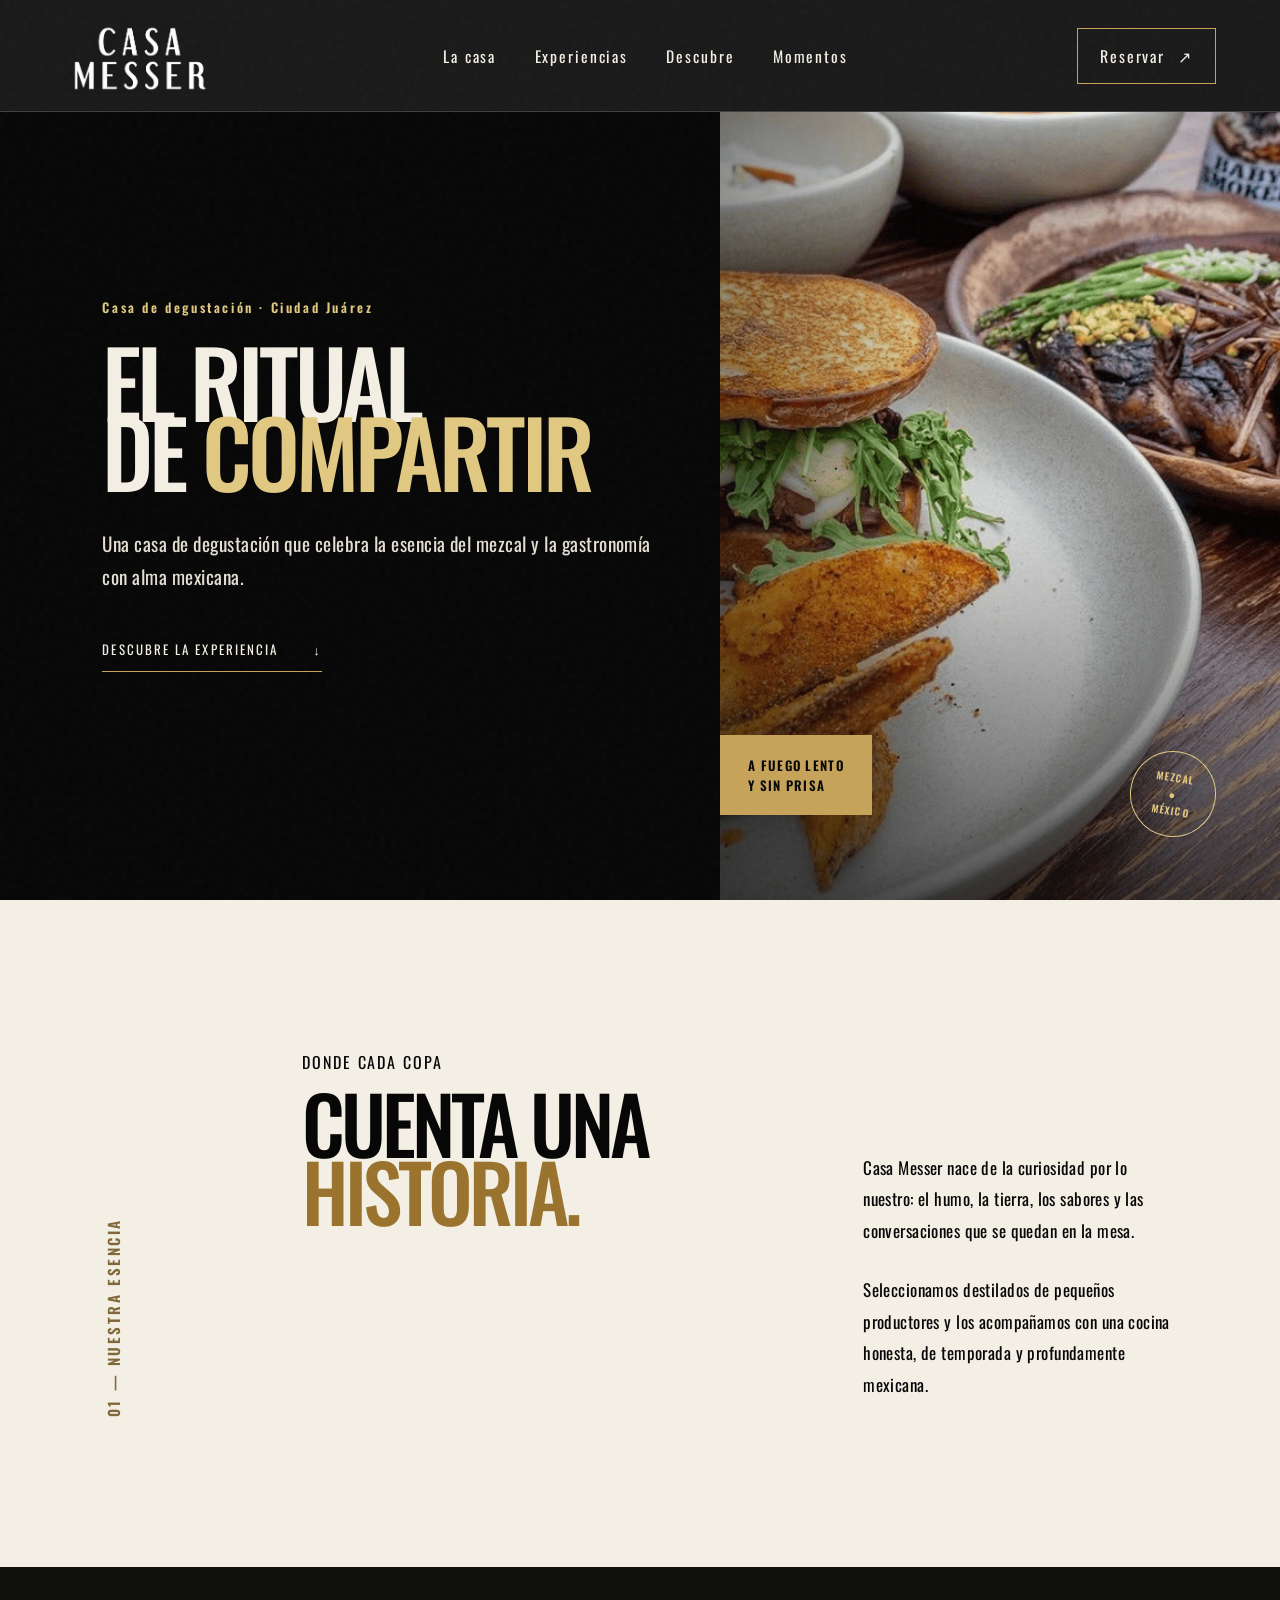
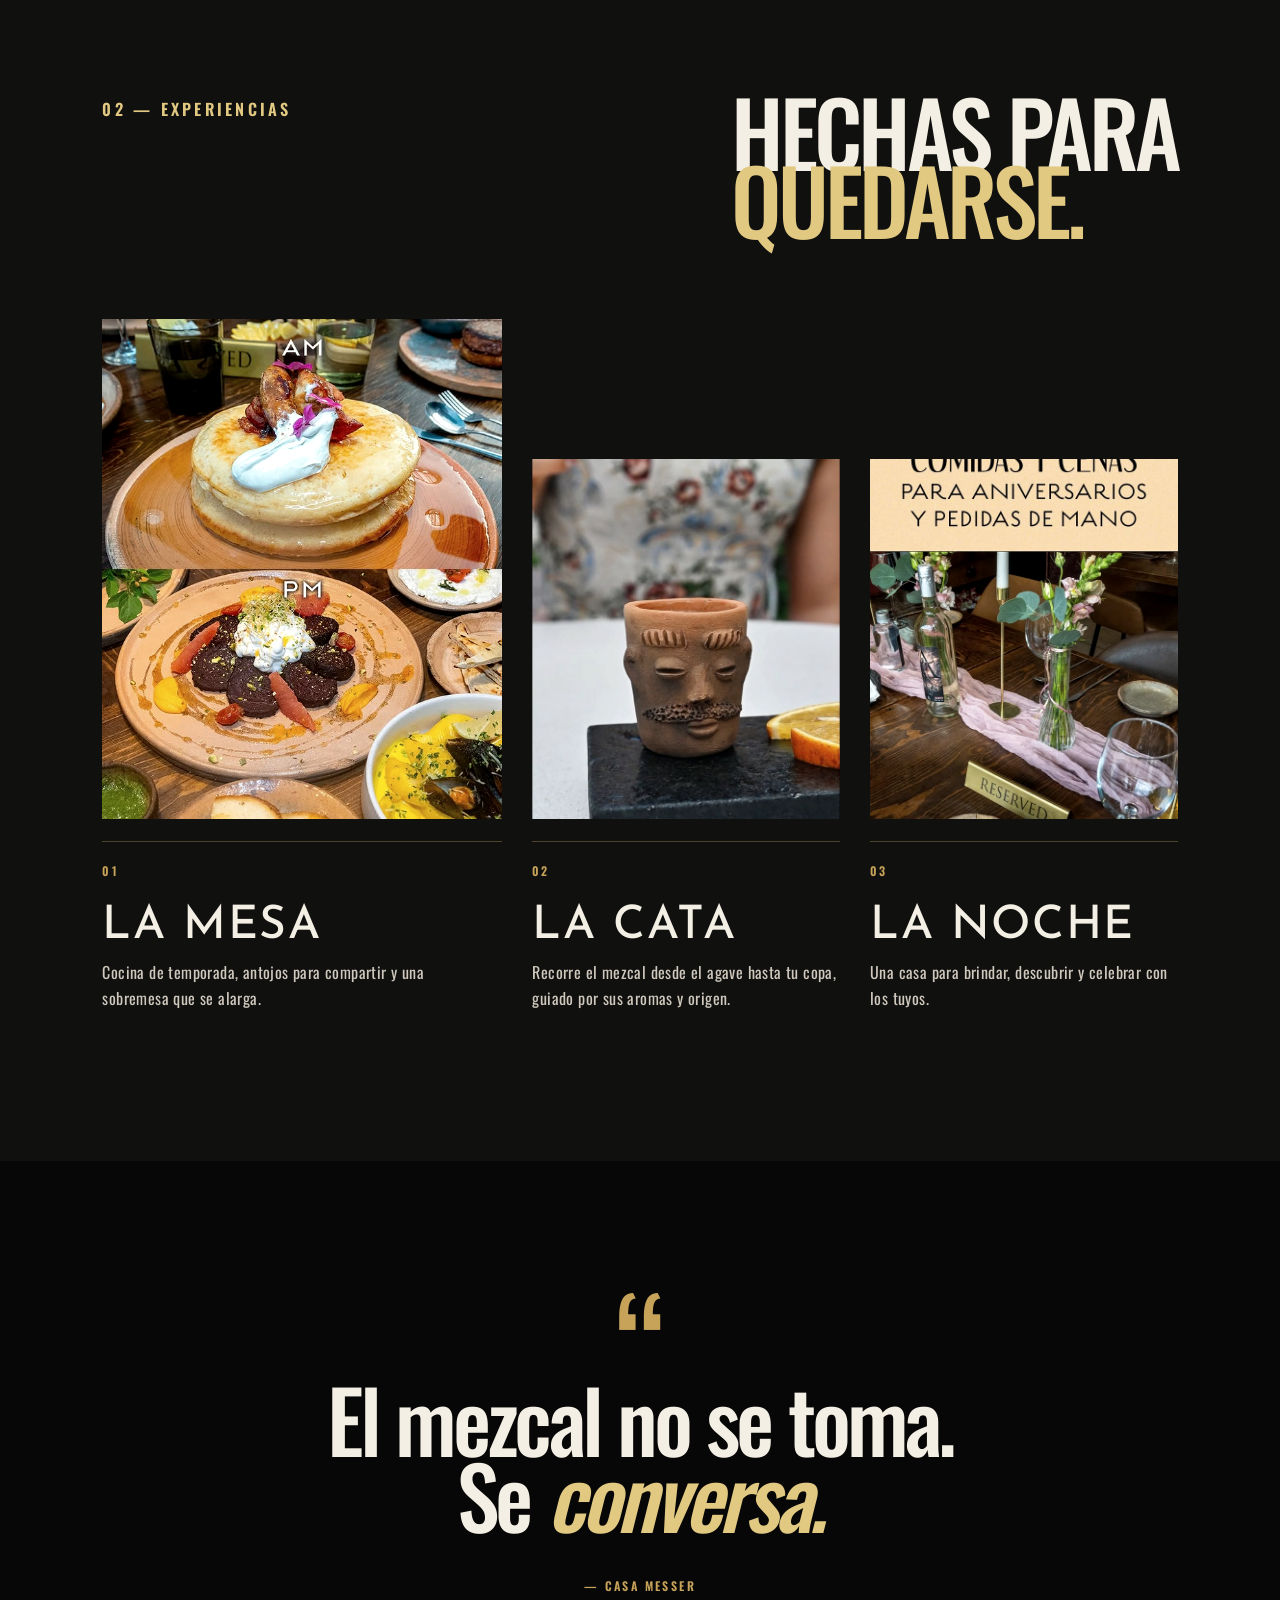
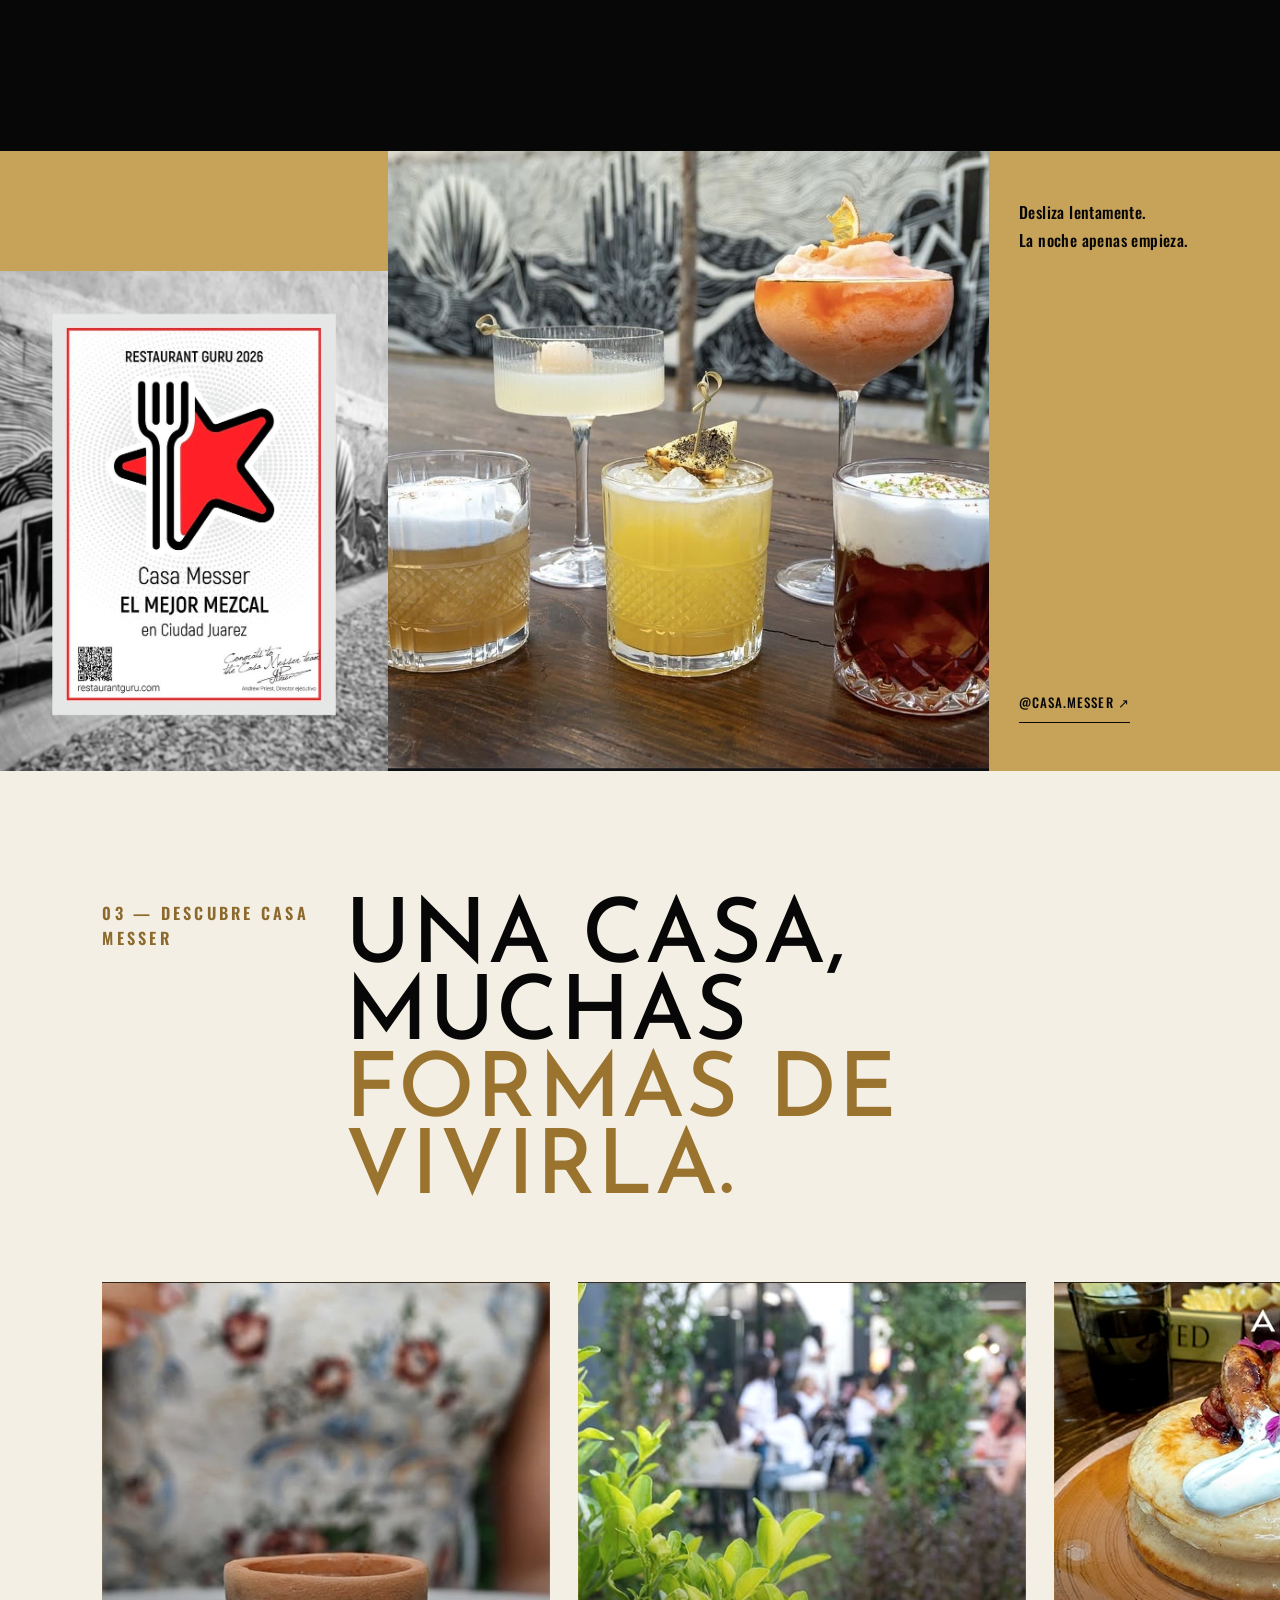
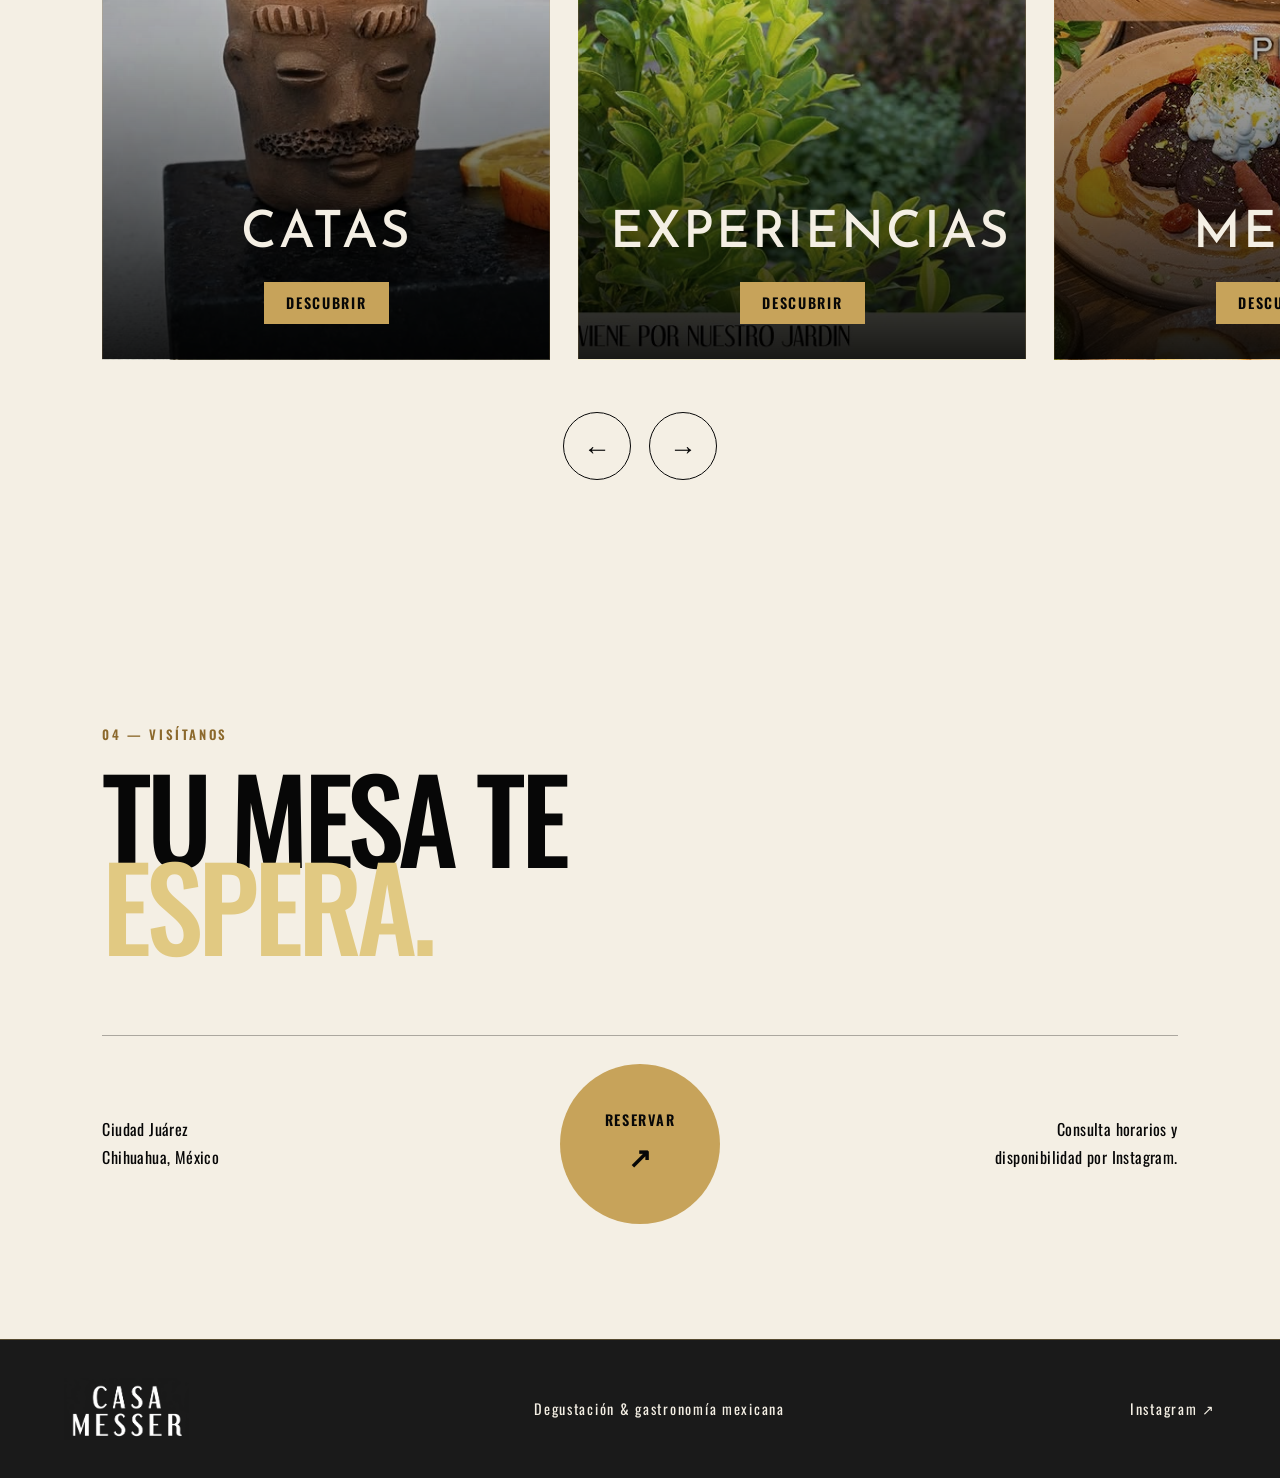
==== commit df69b10a: "Update index.html" ====
--- a/index.html
+++ b/index.html
@@ -59,7 +59,7 @@
 
       <section class="quote"><div class="quote-mark">“</div><blockquote>El mezcal no se toma.<br />Se <em>conversa.</em></blockquote><p>— CASA MESSER</p></section>
 
-      <section id="galeria" class="gallery"><div class="gallery-a"><img src="assets/instagram-brunch.jpg" alt="Brunch de Casa Messer publicado en Instagram" /></div><div class="gallery-b"><img src="assets/mixologia.jpg" alt="Ambiente de Casa Messer publicado en Instagram" /></div><div class="gallery-note"><p>Desliza lentamente.<br />La noche apenas empieza.</p><a href="https://www.instagram.com/casa.messer/" target="_blank" rel="noreferrer">@casa.messer ↗</a></div></section>
+      <section id="galeria" class="gallery"><div class="gallery-a"><img src="assets/mejormezcal.jpg" alt="Brunch de Casa Messer publicado en Instagram" /></div><div class="gallery-b"><img src="assets/mixologia.jpg" alt="Ambiente de Casa Messer publicado en Instagram" /></div><div class="gallery-note"><p>Desliza lentamente.<br />La noche apenas empieza.</p><a href="https://www.instagram.com/casa.messer/" target="_blank" rel="noreferrer">@casa.messer ↗</a></div></section>
 
       <section class="explore" id="explora">
         <div class="explore-head"><p class="eyebrow">03 — DESCUBRE CASA MESSER</p><h2>Una casa, muchas<br /><em>formas de vivirla.</em></h2></div>
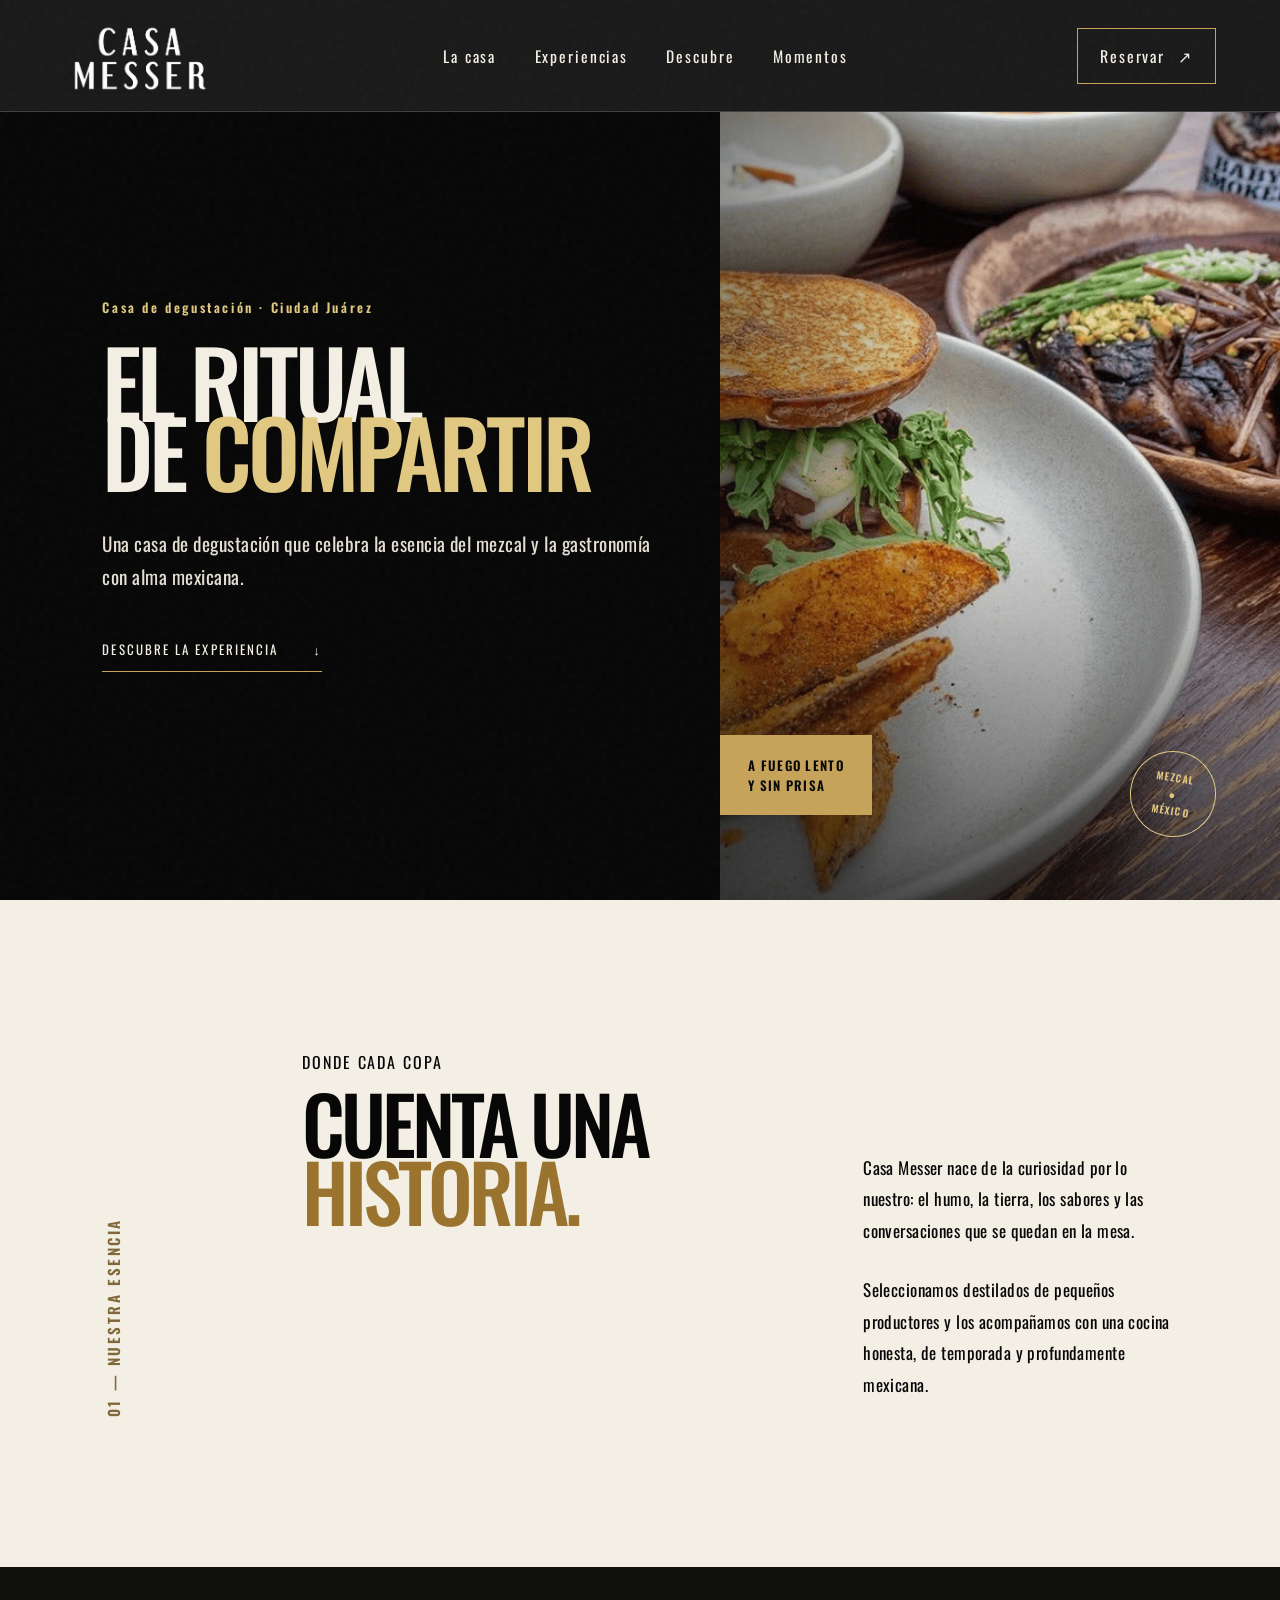
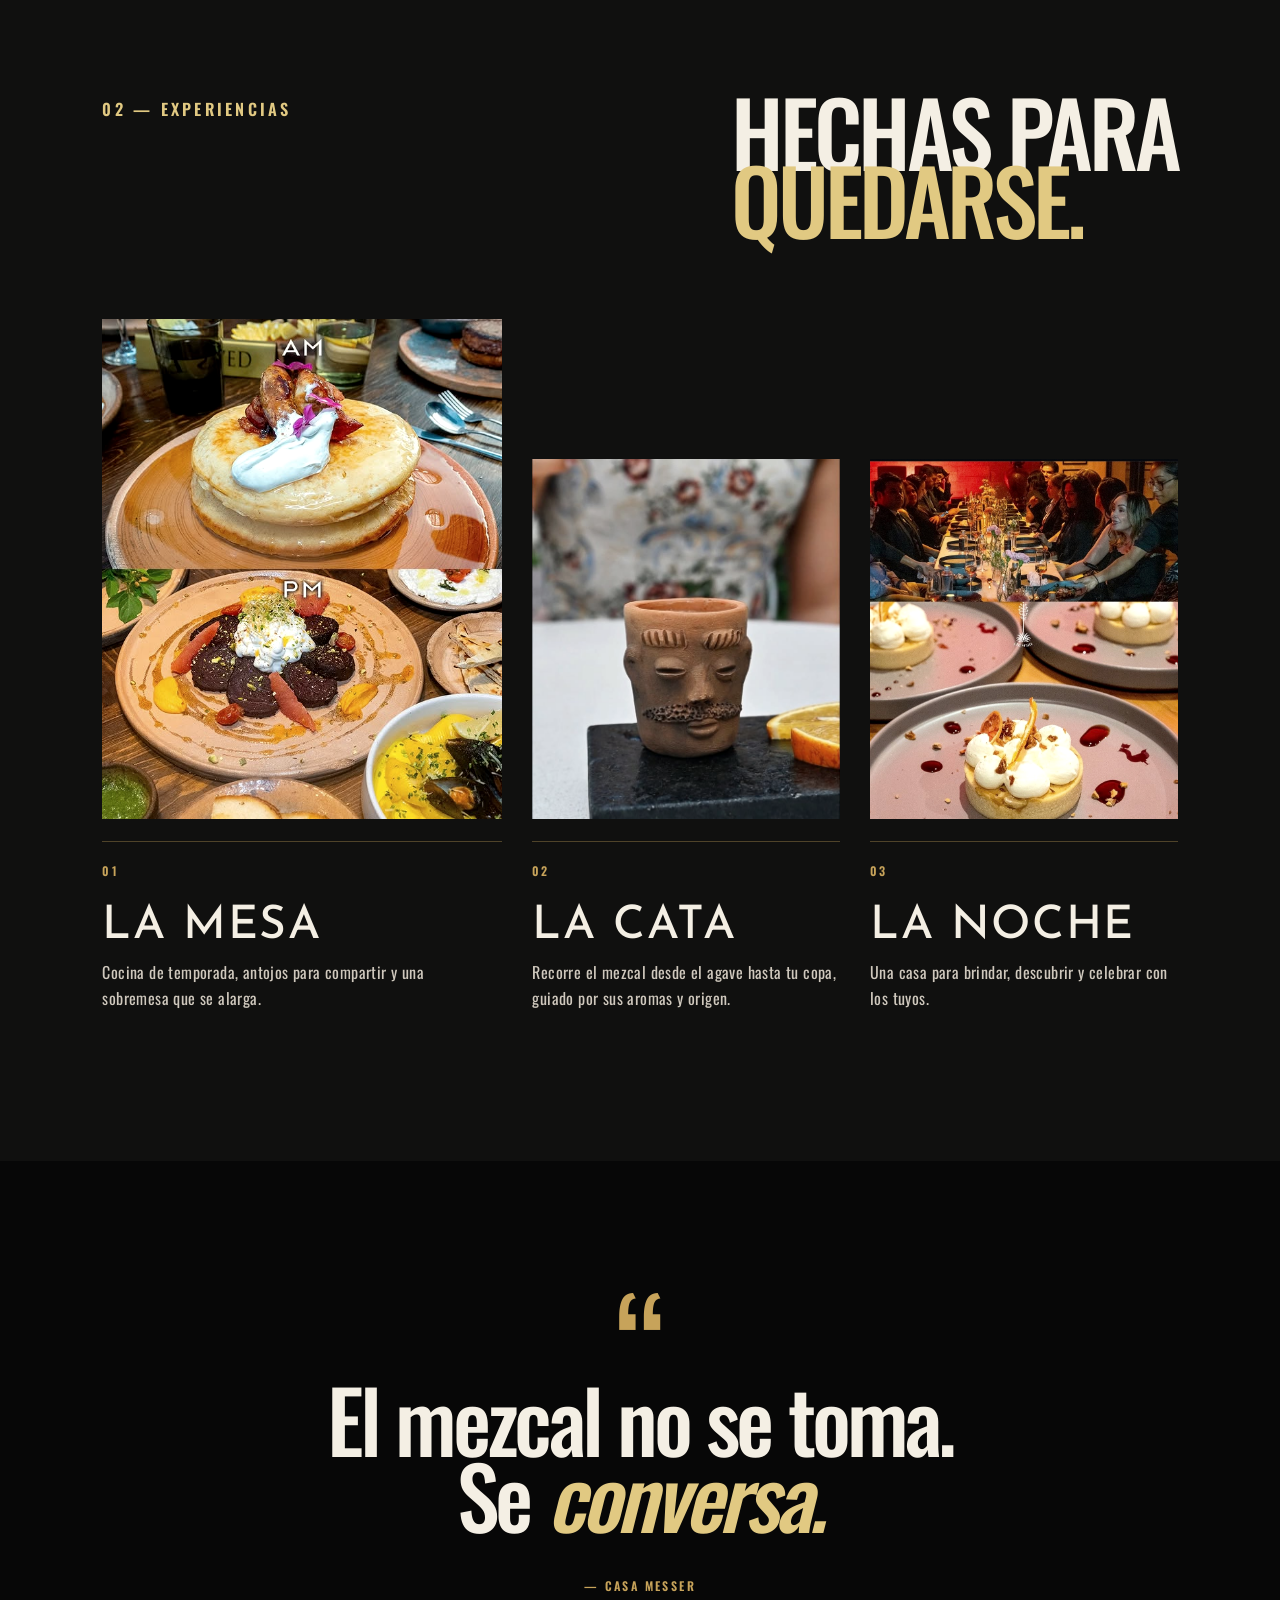
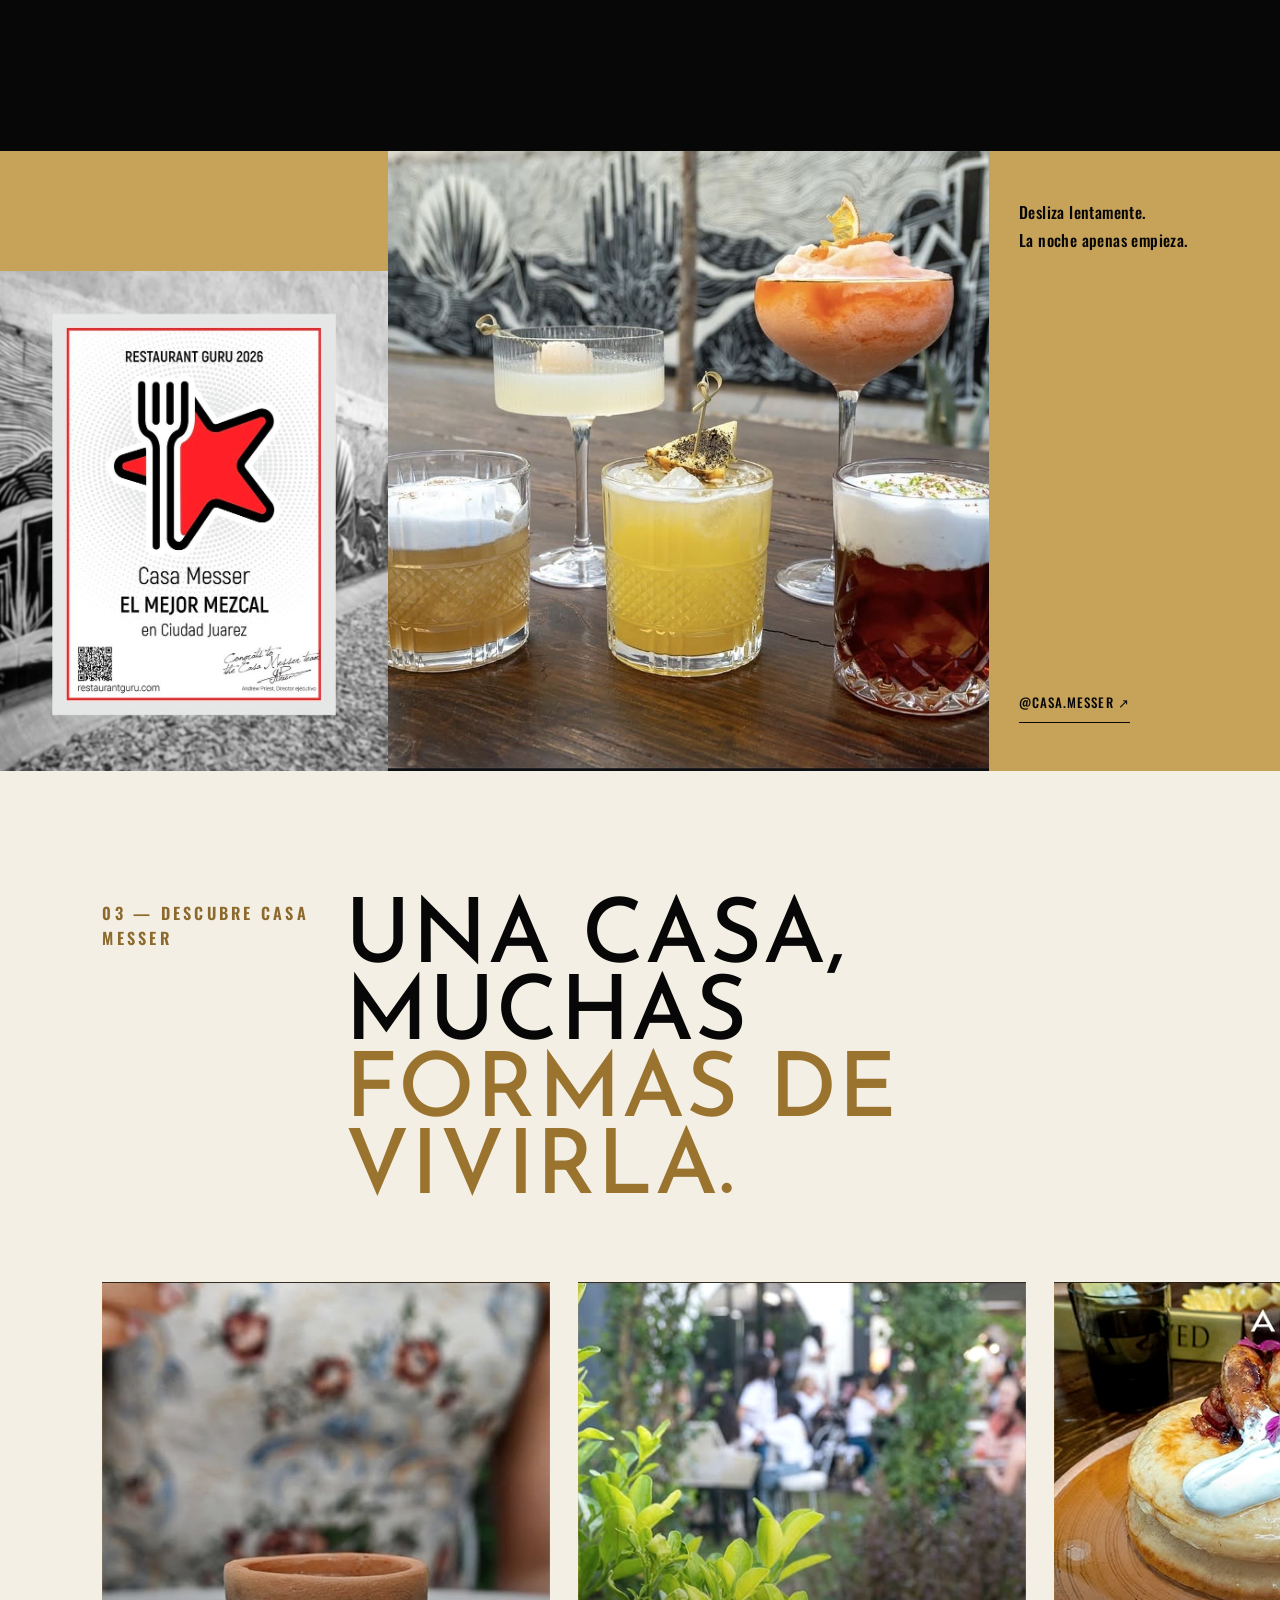
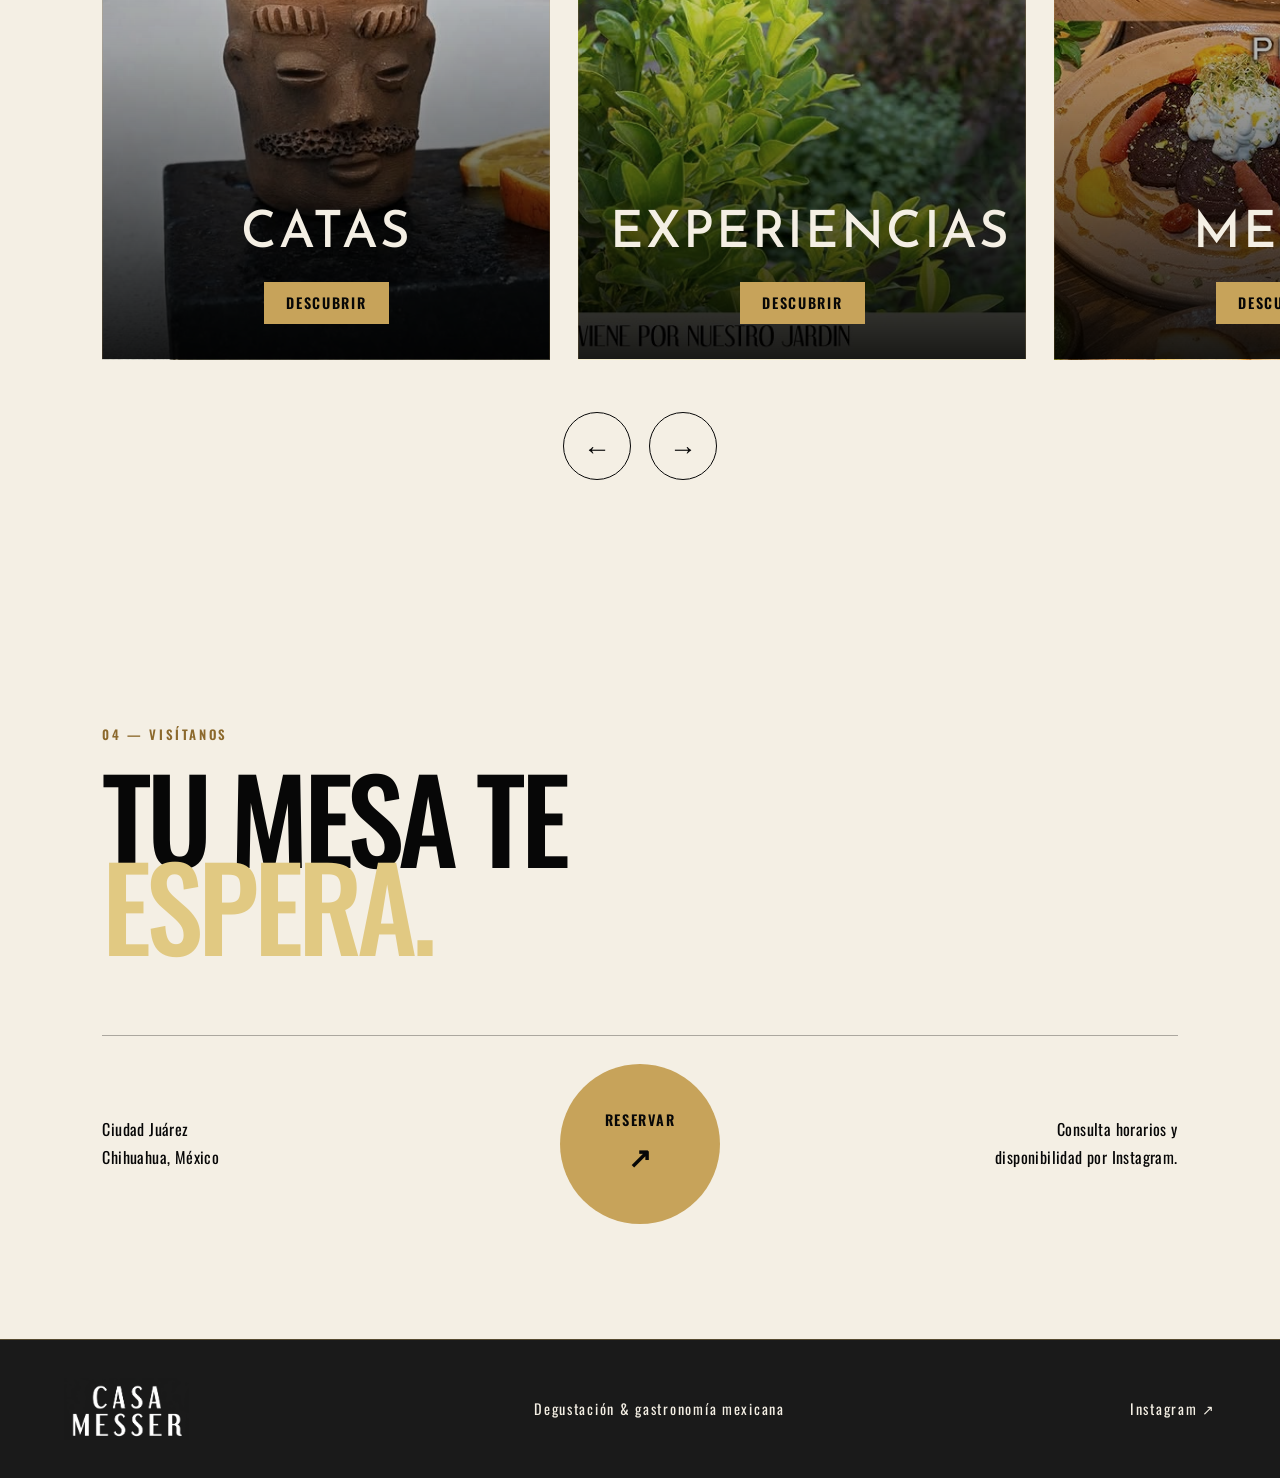
==== commit 2fa4c51a: "Update image source for 'La noche' experience card" ====
--- a/index.html
+++ b/index.html
@@ -53,7 +53,7 @@
         <div class="experience-grid">
           <article class="experience-card featured"><img src="assets/instagram-plato.jpg" alt="Platillo de Casa Messer publicado en Instagram" /><div><p>01</p><h3>La mesa</h3><span>Cocina de temporada, antojos para compartir y una sobremesa que se alarga.</span></div></article>
           <article class="experience-card"><img src="assets/instagram-mezcal.jpg" alt="Mezcal y experiencia de Casa Messer publicada en Instagram" /><div><p>02</p><h3>La cata</h3><span>Recorre el mezcal desde el agave hasta tu copa, guiado por sus aromas y origen.</span></div></article>
-          <article class="experience-card"><img src="assets/instagram-celebracion.jpg" alt="Celebración en Casa Messer publicada en Instagram" /><div><p>03</p><h3>La noche</h3><span>Una casa para brindar, descubrir y celebrar con los tuyos.</span></div></article>
+          <article class="experience-card"><img src="assets/lanoche.jpg" alt="Celebración en Casa Messer publicada en Instagram" /><div><p>03</p><h3>La noche</h3><span>Una casa para brindar, descubrir y celebrar con los tuyos.</span></div></article>
         </div>
       </section>
 
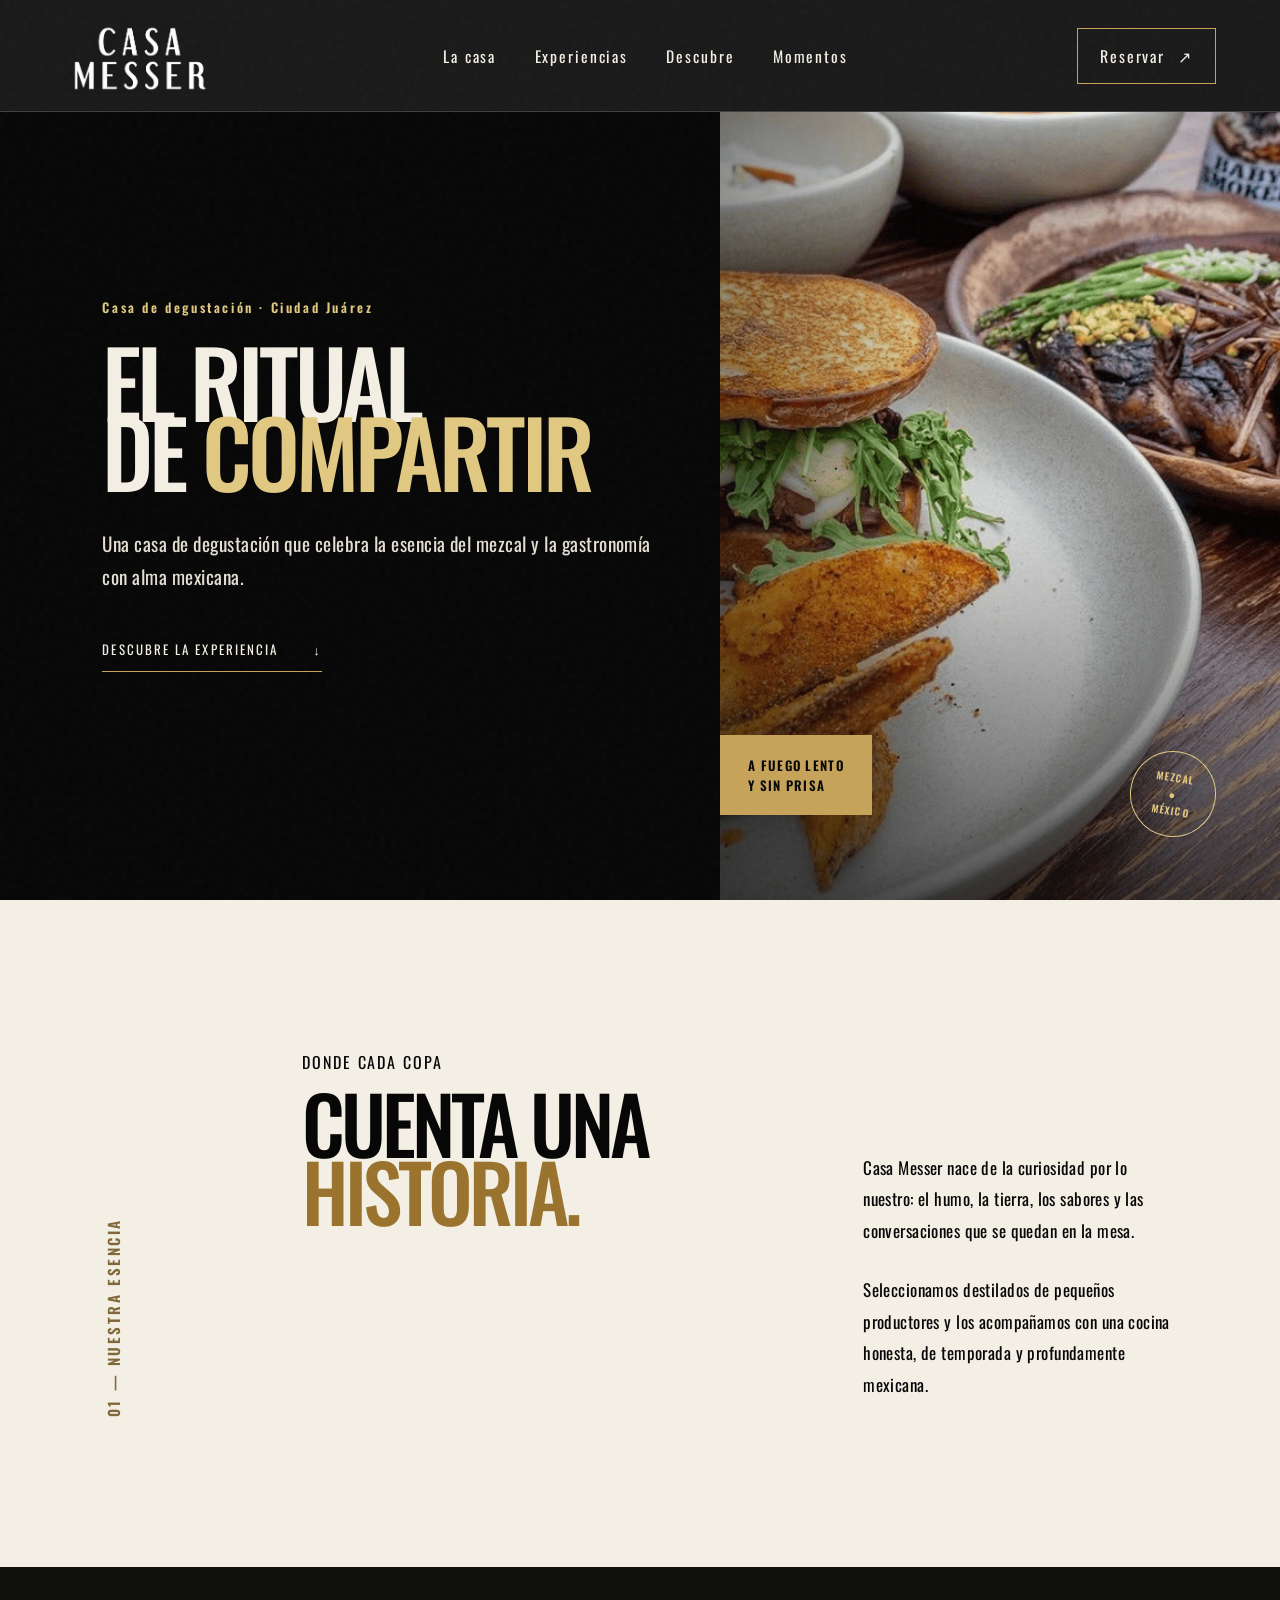
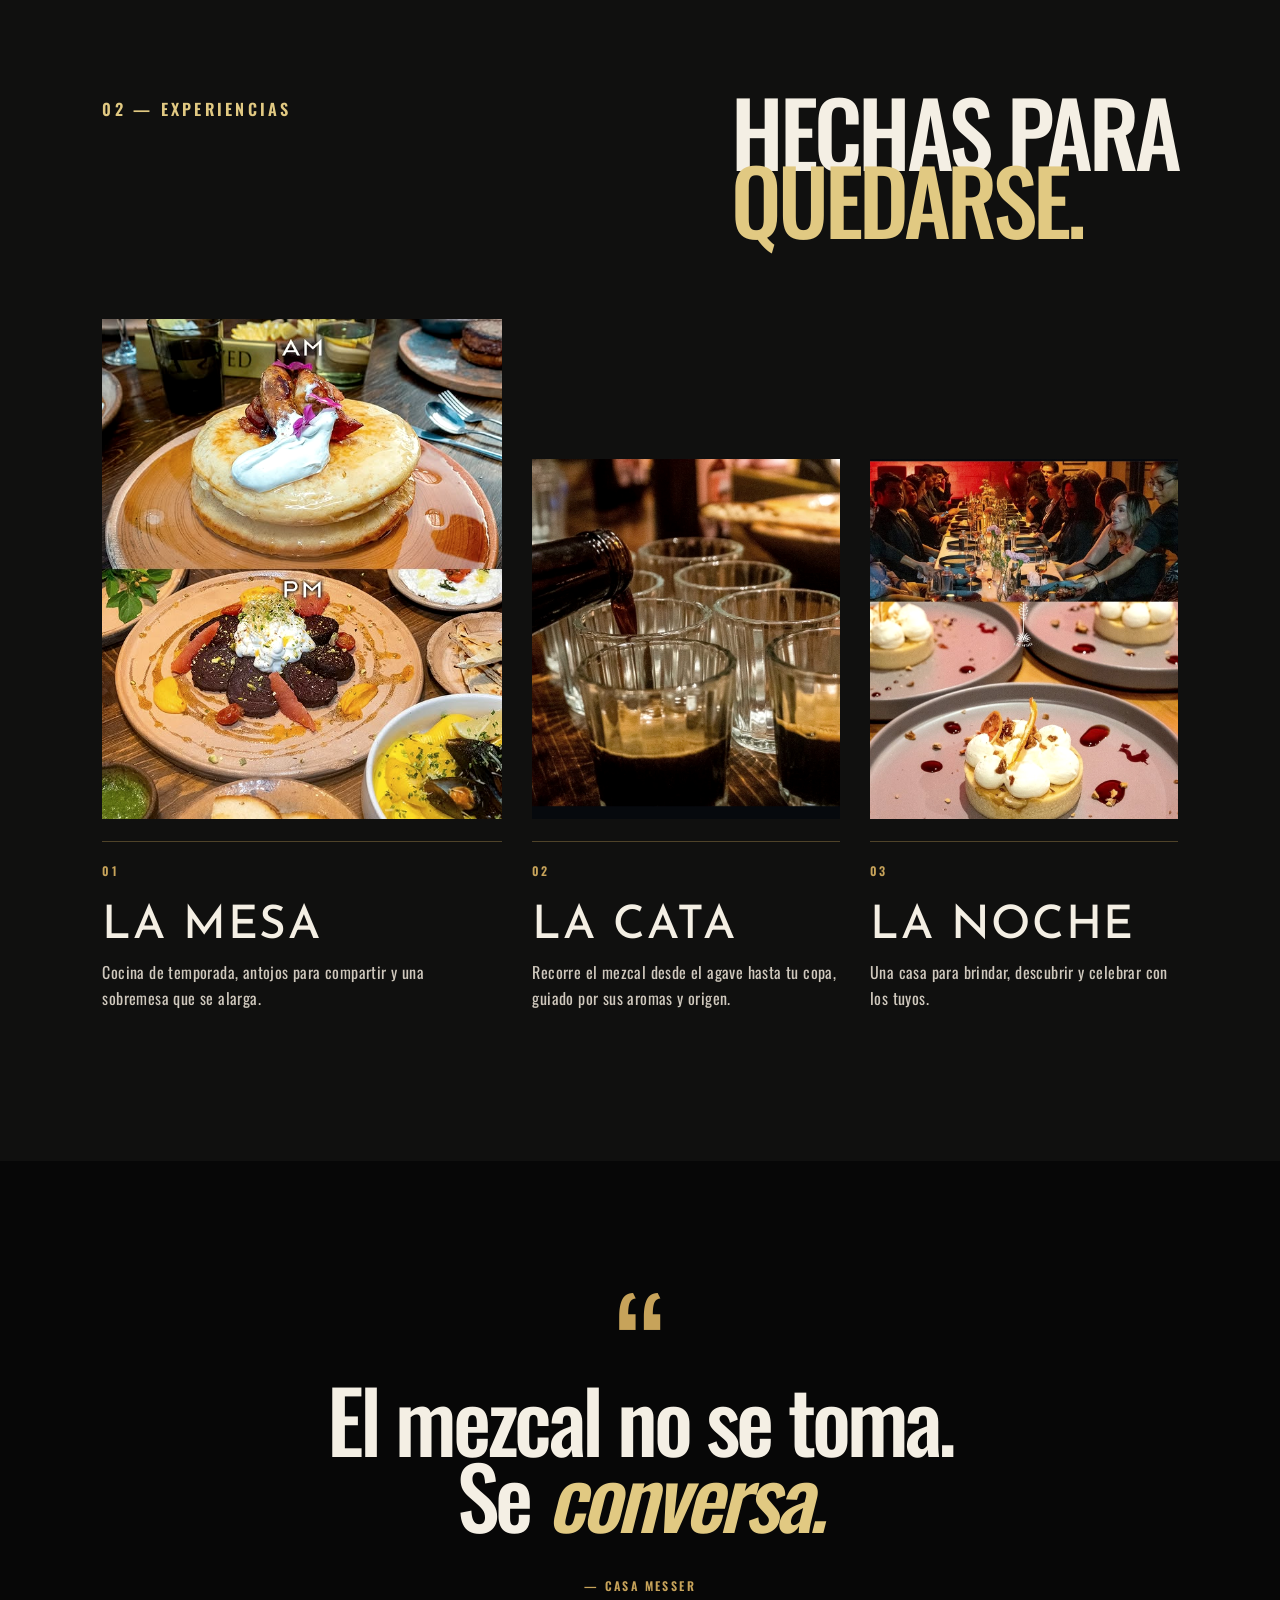
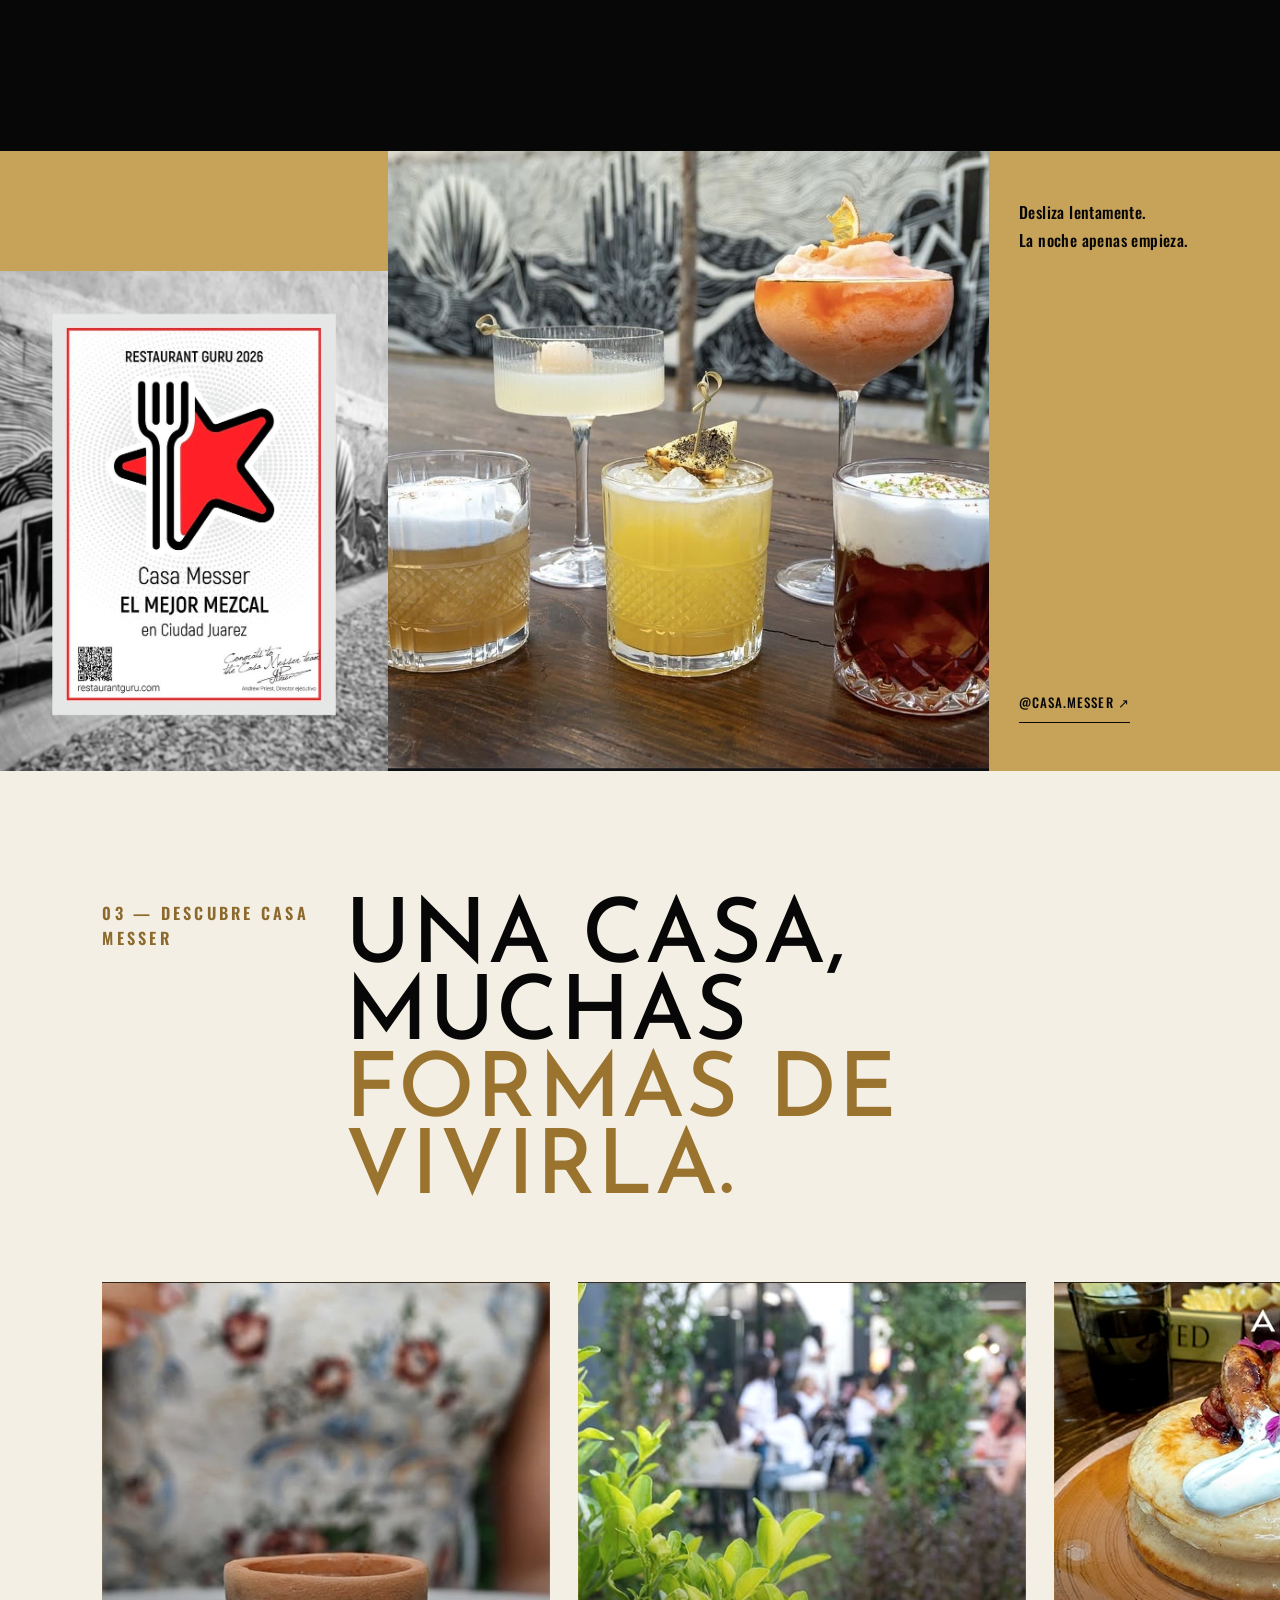
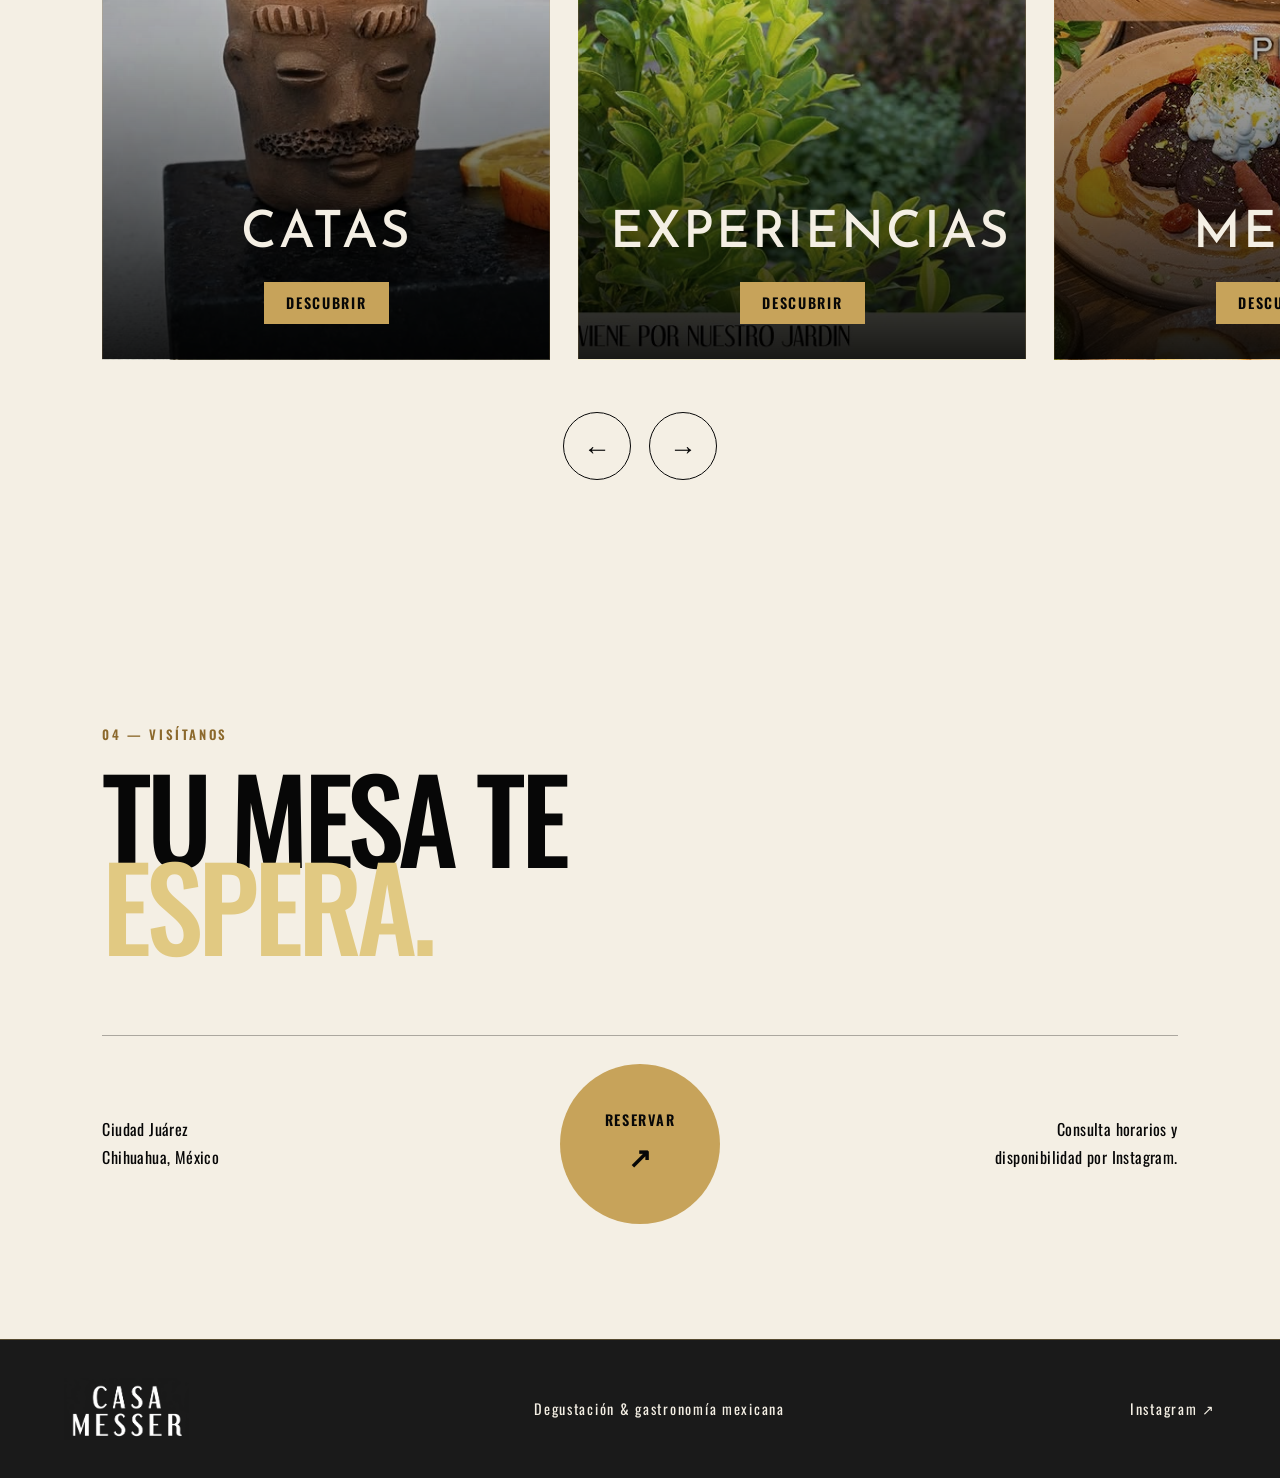
==== commit 9f5e3bcf: "Replace experience card image and description" ====
--- a/index.html
+++ b/index.html
@@ -52,7 +52,7 @@
         <div class="section-head"><p class="eyebrow">02 — EXPERIENCIAS</p><h2>Hechas para<br /><em>quedarse.</em></h2></div>
         <div class="experience-grid">
           <article class="experience-card featured"><img src="assets/instagram-plato.jpg" alt="Platillo de Casa Messer publicado en Instagram" /><div><p>01</p><h3>La mesa</h3><span>Cocina de temporada, antojos para compartir y una sobremesa que se alarga.</span></div></article>
-          <article class="experience-card"><img src="assets/instagram-mezcal.jpg" alt="Mezcal y experiencia de Casa Messer publicada en Instagram" /><div><p>02</p><h3>La cata</h3><span>Recorre el mezcal desde el agave hasta tu copa, guiado por sus aromas y origen.</span></div></article>
+          <article class="experience-card"><img src="assets/catamesser2.jpg" alt="Mezcal y experiencia de Casa Messer publicada en Instagram" /><div><p>02</p><h3>La cata</h3><span>Recorre el mezcal desde el agave hasta tu copa, guiado por sus aromas y origen.</span></div></article>
           <article class="experience-card"><img src="assets/lanoche.jpg" alt="Celebración en Casa Messer publicada en Instagram" /><div><p>03</p><h3>La noche</h3><span>Una casa para brindar, descubrir y celebrar con los tuyos.</span></div></article>
         </div>
       </section>
--- a/typography.css
+++ b/typography.css
@@ -110,6 +110,48 @@
   font-size: 14.4px;
 }
 
+.back-to-top {
+  position: fixed;
+  right: 28px;
+  bottom: 28px;
+  z-index: 30;
+  width: 76px;
+  height: 76px;
+  display: grid;
+  place-content: center;
+  gap: 2px;
+  border: 1px solid var(--gold);
+  border-radius: 50%;
+  background: #1a1a1a;
+  color: var(--gold-light);
+  box-shadow: 0 12px 35px rgba(0, 0, 0, 0.3);
+  cursor: pointer;
+  opacity: 0;
+  visibility: hidden;
+  transform: translateY(18px);
+  transition: opacity .3s ease, visibility .3s ease, transform .3s ease, background .25s ease;
+}
+
+.back-to-top.is-visible {
+  opacity: 1;
+  visibility: visible;
+  transform: none;
+}
+
+.back-to-top:hover,
+.back-to-top:focus-visible {
+  background: var(--gold);
+  color: var(--black);
+}
+
+.back-to-top:focus-visible {
+  outline: 2px solid var(--gold-light);
+  outline-offset: 4px;
+}
+
+.back-to-top span { font-size: 25px; line-height: .8; }
+.back-to-top small { font: 600 10px/1 var(--sans); letter-spacing: .12em; }
+
 @media (max-width: 850px) {
   .nav .brand {
     width: 116px;
@@ -129,4 +171,16 @@
   .hero h1 {
     font-size: 52px;
   }
+
+
+  .back-to-top {
+    right: 18px;
+    bottom: 18px;
+    width: 66px;
+    height: 66px;
+  }
 }
+
+@media (prefers-reduced-motion: reduce) {
+  .back-to-top { transition: none; }
+}
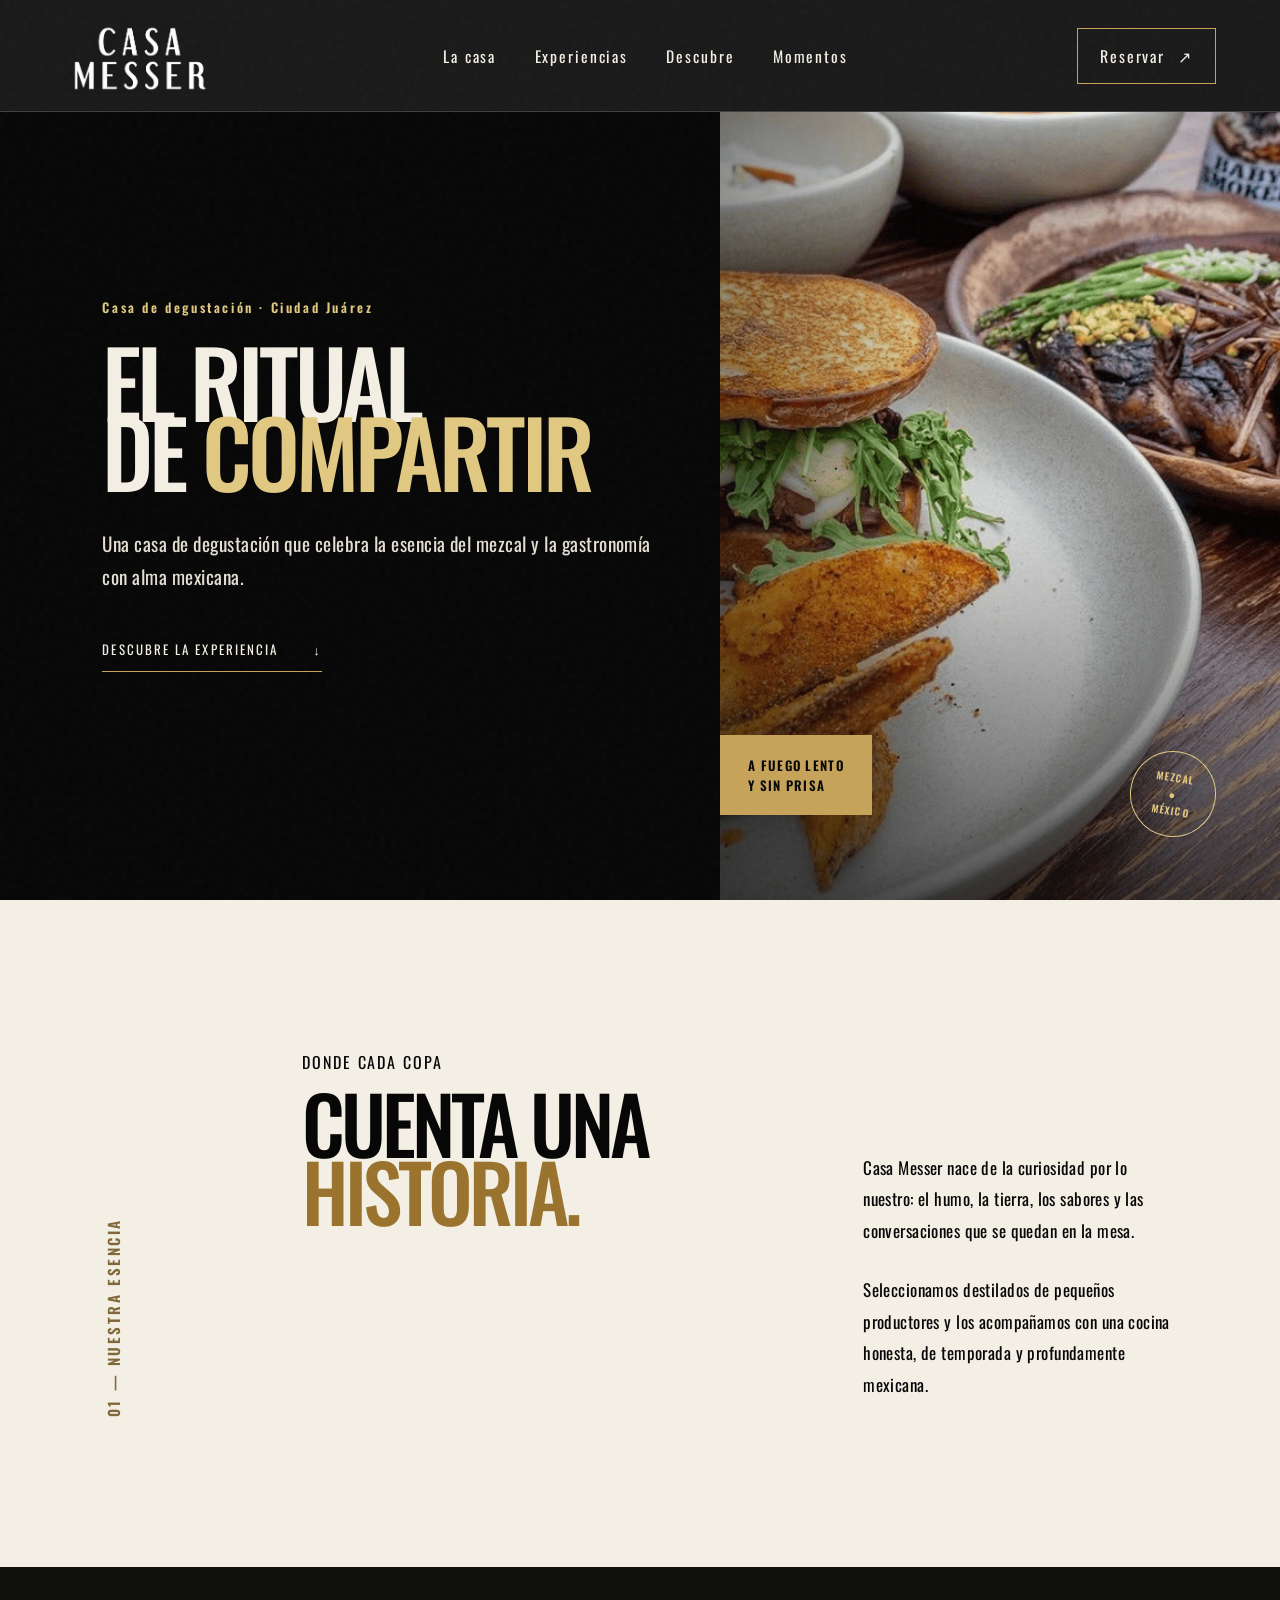
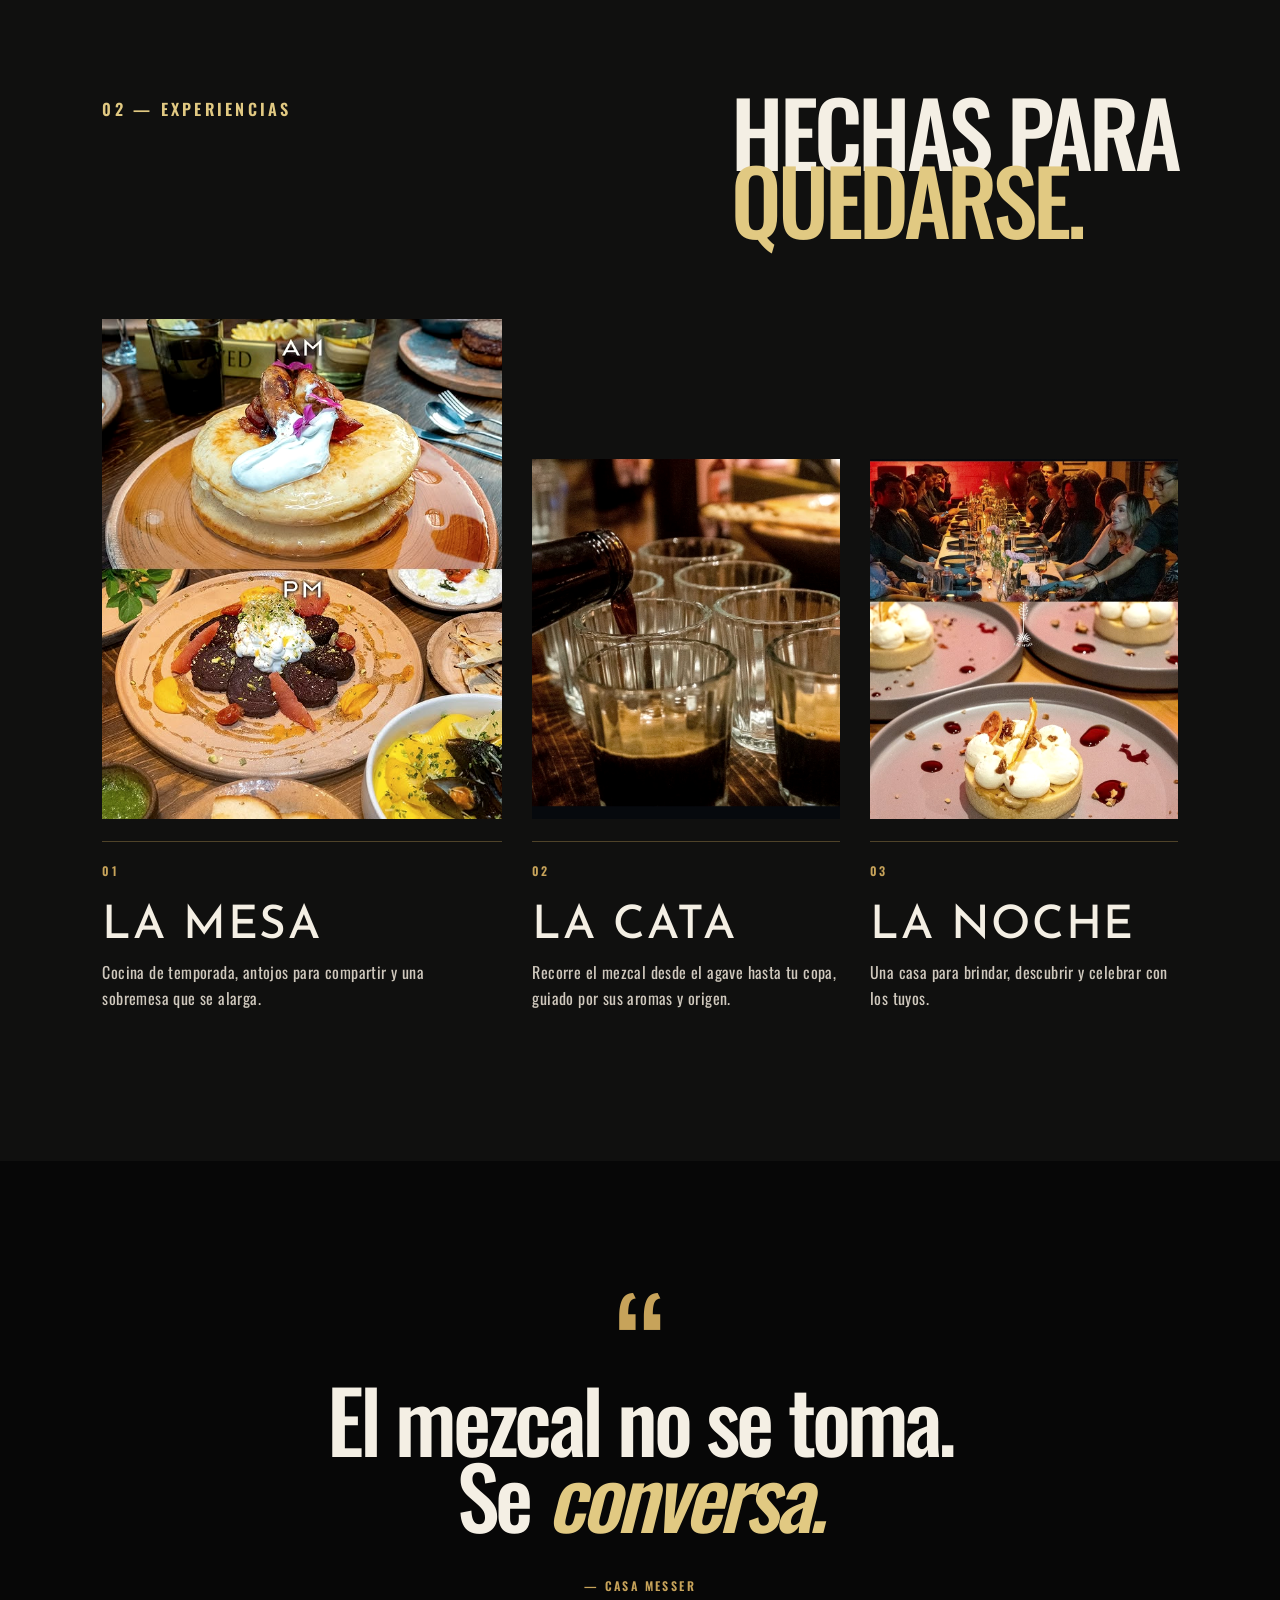
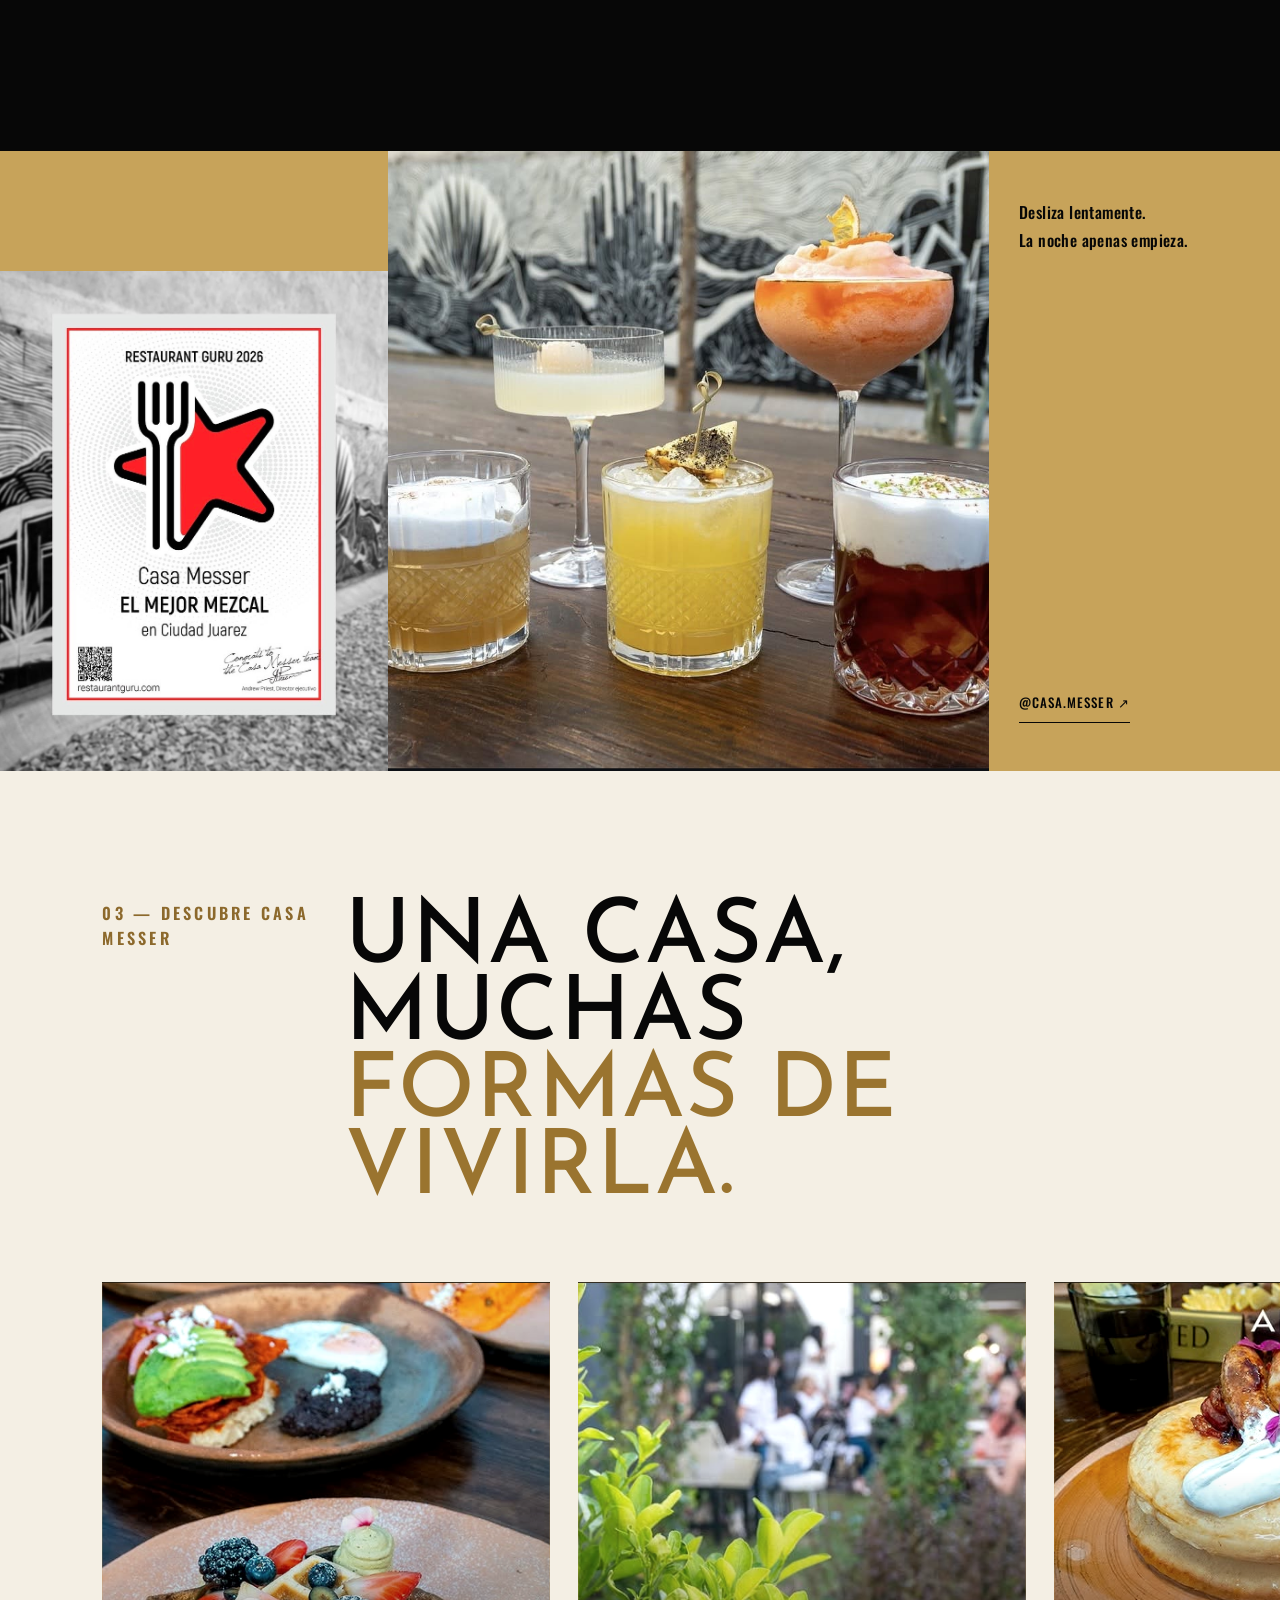
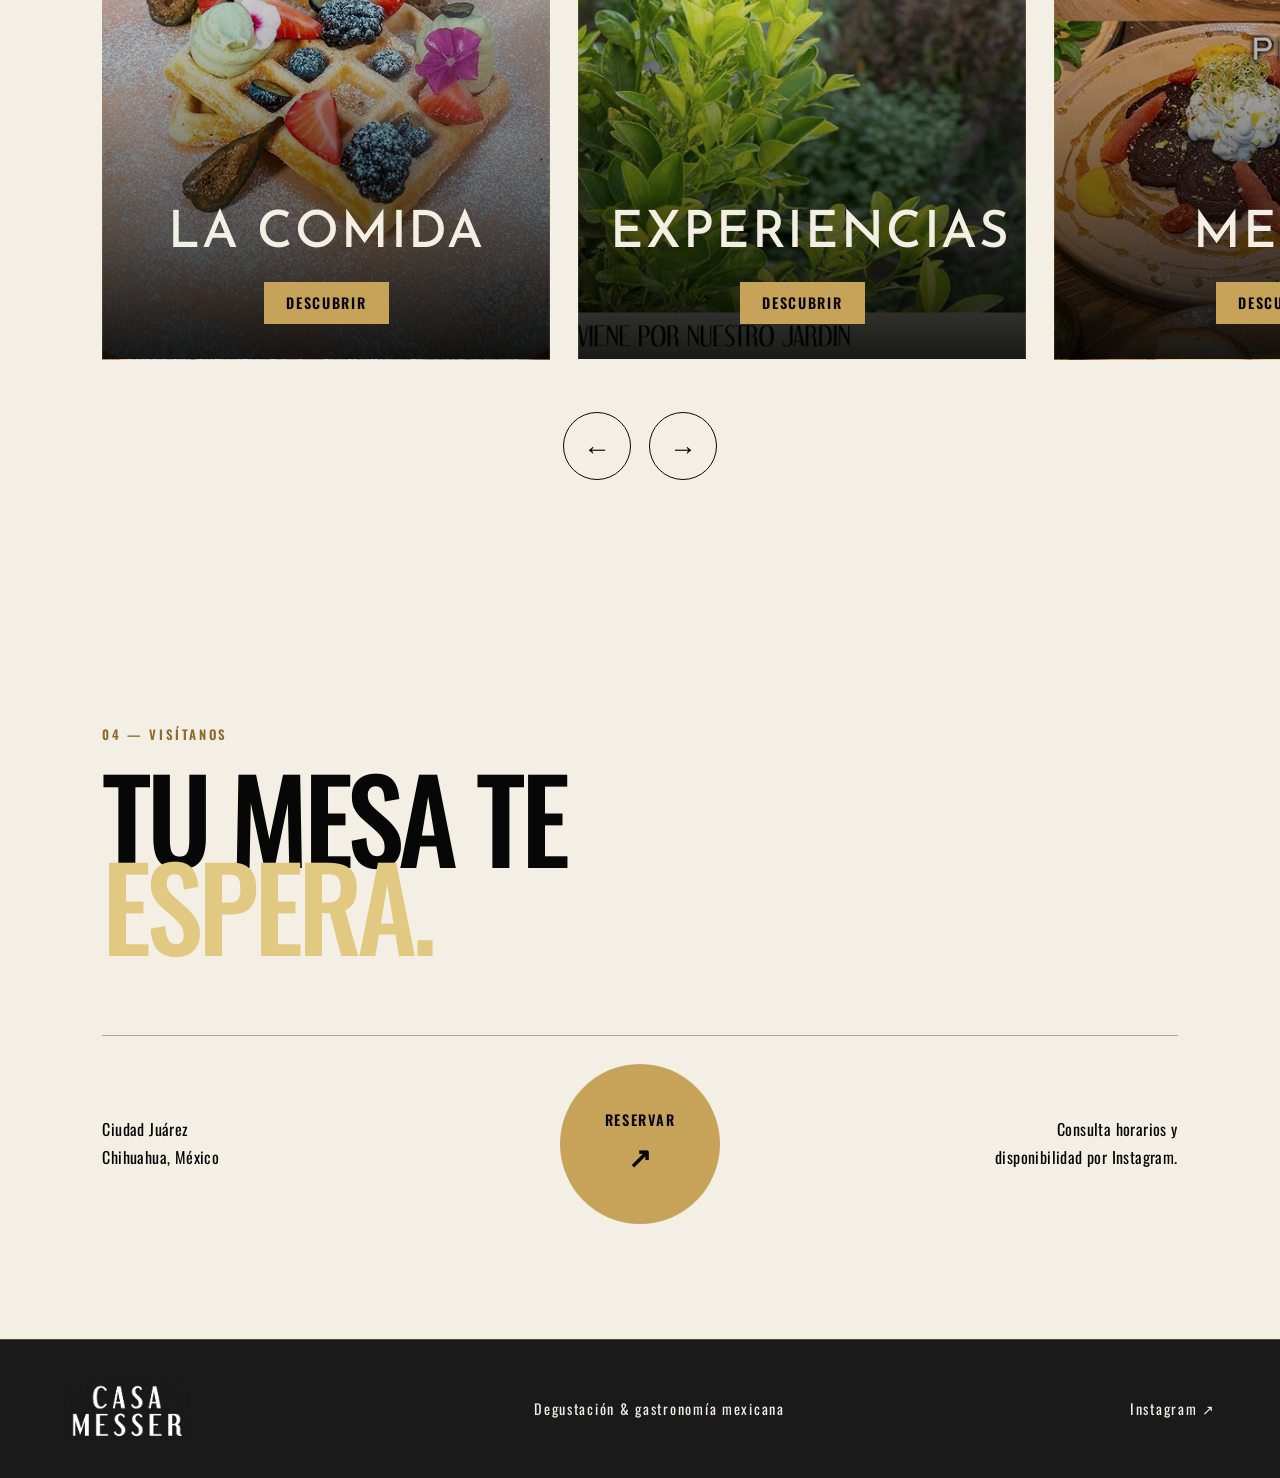
==== commit 92d0c5a6: "Update explore section links and images" ====
--- a/index.html
+++ b/index.html
@@ -64,13 +64,14 @@
       <section class="explore" id="explora">
         <div class="explore-head"><p class="eyebrow">03 — DESCUBRE CASA MESSER</p><h2>Una casa, muchas<br /><em>formas de vivirla.</em></h2></div>
         <div class="explore-grid" id="explore-carousel" role="region" aria-label="Secciones de Casa Messer" tabindex="0">
-          <a class="explore-card wide" href="catas.html"><img src="assets/instagram-mezcal.jpg" alt="Mezcal de Casa Messer" /><span>Catas <b>↗</b></span></a>
+          <a class="explore-card wide" href="la-comida.html"><img src="assets/instagram-brunch.jpg" alt="Platillos de Casa Messer" /><span>La comida <b>↗</b></span></a>
           <a class="explore-card" href="experiencias.html"><img src="assets/instagram-casa.jpg" alt="Experiencia Casa Messer" /><span>Experiencias <b>↗</b></span></a>
           <a class="explore-card" href="menu.html"><img src="assets/instagram-plato.jpg" alt="Comida de Casa Messer" /><span>Menú <b>↗</b></span></a>
           <a class="explore-card" href="eventos.html"><img src="assets/instagram-celebracion.jpg" alt="Evento en Casa Messer" /><span>Eventos <b>↗</b></span></a>
+          <a class="explore-card wide" href="catas.html"><img src="assets/instagram-mezcal.jpg" alt="Mezcal de Casa Messer" /><span>Catas <b>↗</b></span></a>
           <a class="explore-card" href="bodas.html"><img src="assets/instagram-celebracion.jpg" alt="Celebración especial en Casa Messer" /><span>Bodas <b>↗</b></span></a>
           <a class="explore-card" href="eventos-privados.html"><img src="assets/instagram-casa.jpg" alt="Evento privado Casa Messer" /><span>Eventos<br />privados <b>↗</b></span></a>
-          <a class="explore-card wide" href="la-comida.html"><img src="assets/instagram-brunch.jpg" alt="Platillos de Casa Messer" /><span>La comida <b>↗</b></span></a>
+          
         </div>
         <div class="carousel-controls" aria-label="Controles del carrusel">
           <button class="carousel-button carousel-prev" type="button" aria-label="Ver sección anterior">←</button>
